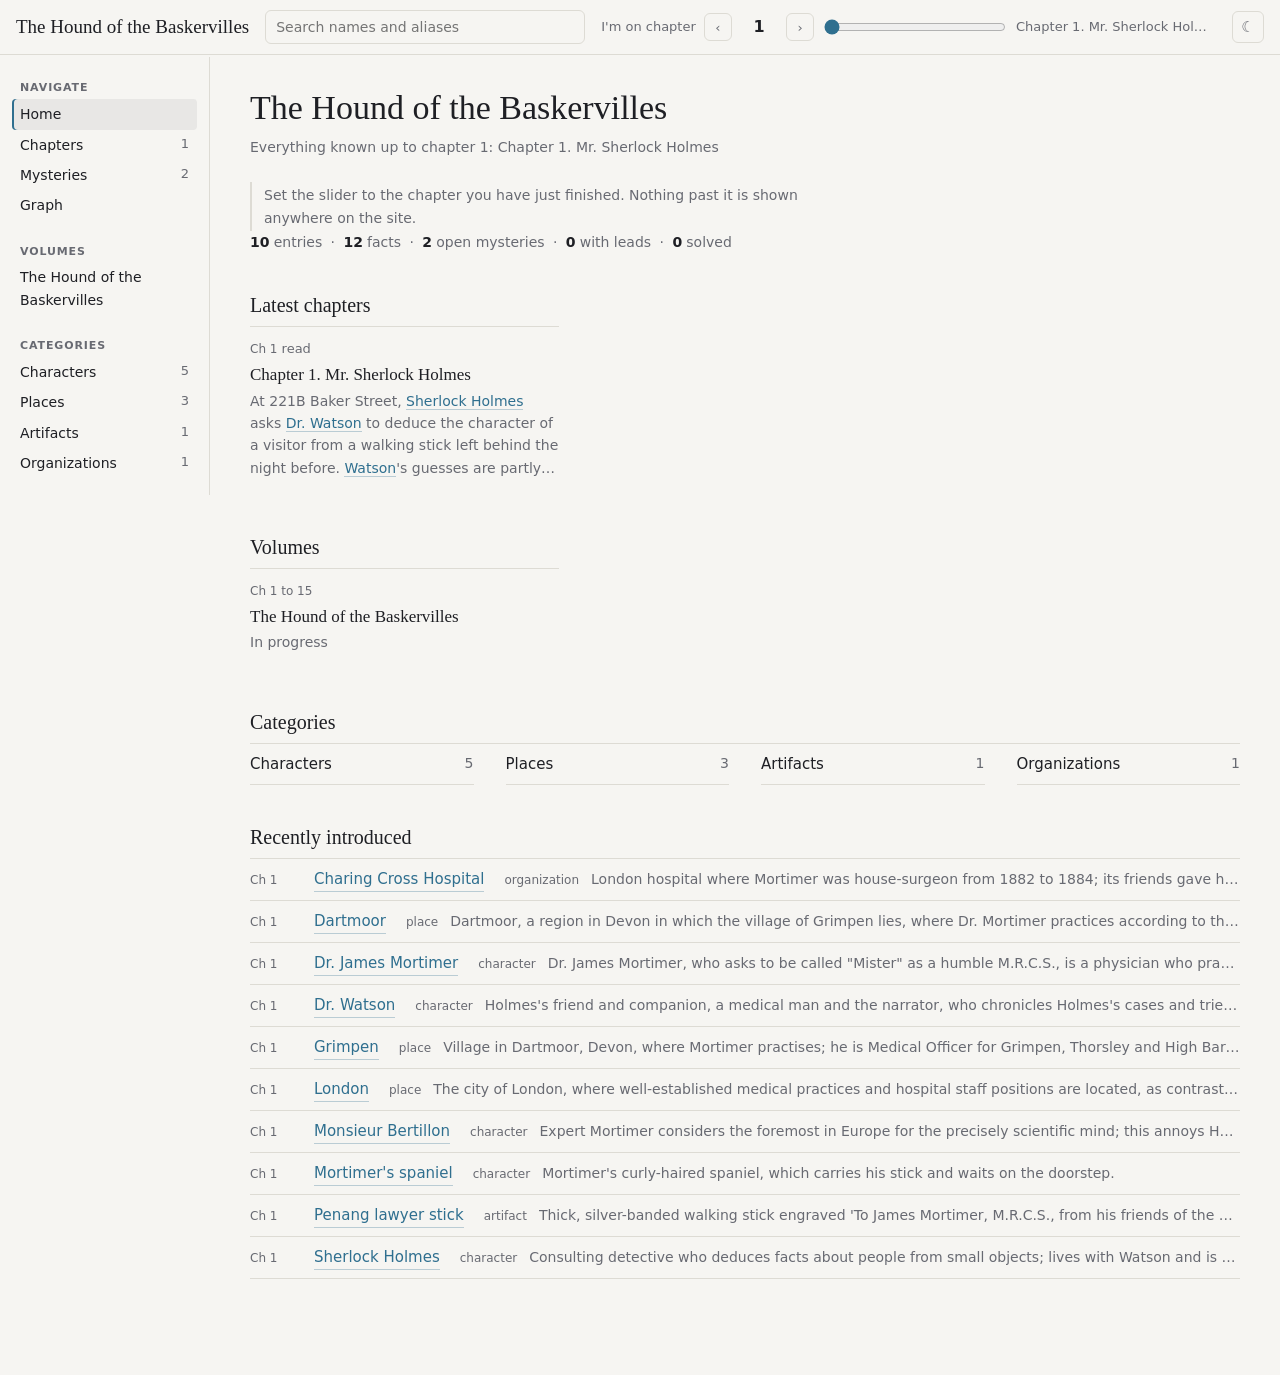
==== index.html @ ed858ac5 "Publish the demo wiki of The Hound of the Baskervilles Built with annalist on master from the public" ====
<!doctype html>
<html lang="en" data-theme="light">
<head>
<meta charset="utf-8">
<meta name="viewport" content="width=device-width, initial-scale=1">
<title>Wiki</title>
<link rel="icon" href="data:image/svg+xml,%3Csvg xmlns=%22http://www.w3.org/2000/svg%22 viewBox=%220 0 16 16%22%3E%3Ctext y=%2213%22 font-size=%2214%22%3E%E2%9C%A6%3C/text%3E%3C/svg%3E">
<script>
(function () {
  var t = null;
  try { t = localStorage.getItem('wiki-theme'); } catch (e) {}
  if (t !== 'light' && t !== 'dark') t = matchMedia('(prefers-color-scheme: dark)').matches ? 'dark' : 'light';
  document.documentElement.dataset.theme = t;
})();
</script>
<link rel="stylesheet" href="app.css">
</head>
<body>
<header class="top">
  <button class="iconbtn menubtn" id="menu" aria-label="Menu">&#9776;</button>
  <a class="brand" id="brand" data-go="home">Wiki</a>
  <div class="searchwrap"><input id="q" type="search" placeholder="Search names and aliases" autocomplete="off" aria-label="Search"><div class="results" id="results" role="listbox"></div></div>
  <div class="spoiler">
    <label for="n">I'm on chapter</label>
    <button class="iconbtn step" data-step="-1" aria-label="Previous chapter">&#8249;</button>
    <b id="nlab"></b>
    <button class="iconbtn step" data-step="1" aria-label="Next chapter">&#8250;</button>
    <input type="range" id="n" min="1" max="1" value="1">
    <span class="ctitle" id="ctitle"></span>
  </div>
  <button class="iconbtn themebtn" id="theme" aria-label="Toggle light and dark theme"><span class="sun">&#9728;</span><span class="moon">&#9790;</span></button>
</header>
<div class="shell">
  <aside class="side" id="side"></aside>
  <main id="main"><p class="muted">Loading...</p></main>
</div>
<div class="hover" id="hover" role="tooltip"></div>
<script src="app.js"></script>
</body>
</html>
---- app.css ----
:root{--heading-font:Georgia,"Times New Roman",serif;--quote-font:Georgia,"Times New Roman",serif;--body-font:system-ui,-apple-system,"Segoe UI",Roboto,sans-serif;--radius:6px;--measure:68ch}
:root[data-theme="light"]{--bg:#f6f5f2;--fg:#1e1f24;--muted:#686a72;--line:#dddbd4;--card:#fbfaf8;--accent:#2f6f8f;--g1:#2a78d6;--g2:#eb6834;--g3:#1baf7a;--g4:#eda100;--g5:#e87ba4;--g6:#008300;--g7:#6250d6;--g8:#e34948;--edge:#8d8c86;--r-close:#8457c2;--r-allies:#3d8a5c;--r-conflict:#c8463d;--r-belong:#b08422;--r-things:#aaa397;--h1:#6366f1;--h2:#0891b2;--h3:#ca8a04;--h4:#be185d;--h5:#16a34a;--h6:#9333ea;--dim:.12;--s1:#55697d;--s2:#8b6b4f;--s3:#4e7d63;--s4:#80607a;--s5:#857a45;--s6:#4d7d88;color-scheme:light}
:root[data-theme="dark"]{--bg:#111215;--fg:#e2e2e6;--muted:#8f909a;--line:#26272e;--card:#16171b;--accent:#6ea8c9;--g1:#3987e5;--g2:#d95926;--g3:#199e70;--g4:#c98500;--g5:#d55181;--g6:#008300;--g7:#9085e9;--g8:#e66767;--edge:#6d6e78;--r-close:#b393ec;--r-allies:#6cc28f;--r-conflict:#ee7b70;--r-belong:#d9b25a;--r-things:#5f596d;--h1:#818cf8;--h2:#22d3ee;--h3:#facc15;--h4:#f472b6;--h5:#4ade80;--h6:#c084fc;--dim:.14;--s1:#8fa3b8;--s2:#c4a07f;--s3:#86b398;--s4:#b693ad;--s5:#bdb07a;--s6:#82b3be;color-scheme:dark}
:root{--link:var(--accent);--heading:var(--fg);--hover:color-mix(in srgb,var(--fg) 6%,transparent);--shadow:0 6px 24px #00000026}
*{box-sizing:border-box}
html,body{margin:0}
body{font:15px/1.6 var(--body-font);color:var(--fg);background:var(--bg);min-height:100vh}
a{color:var(--link);text-decoration:none;cursor:pointer}
a:hover{text-decoration:underline;text-underline-offset:3px}
button{font:inherit;color:inherit}
h1,h2,h3,h4{line-height:1.25;color:var(--heading);font-weight:600}
h1,h2,h3,.brand,.infobox h3,.hover h4,.gcard .gcn,.ccard h3{font-family:var(--heading-font);font-weight:normal}
h1{font-size:34px;margin:0}
h2{font-size:20px;margin:40px 0 8px}
h3{font-size:16px}
.muted{color:var(--muted)}
.ent{color:var(--link);cursor:pointer;border-bottom:1px solid color-mix(in srgb,var(--link) 30%,transparent)}
.ent:hover{border-bottom-color:var(--link);text-decoration:none}

.top{display:flex;flex-wrap:wrap;gap:10px 16px;align-items:center;padding:10px 16px;background:var(--bg);border-bottom:1px solid var(--line);position:sticky;top:0;z-index:20}
.brand{font-size:19px;white-space:nowrap;color:var(--heading)}
.brand:hover{text-decoration:none}
.iconbtn{border:1px solid var(--line);background:transparent;border-radius:var(--radius);cursor:pointer;min-width:32px;height:32px;padding:0 8px;line-height:1;color:var(--muted)}
.iconbtn:hover{color:var(--fg);border-color:var(--muted)}
.menubtn{display:none}
.themebtn .sun{display:none}
:root[data-theme="dark"] .themebtn .sun{display:inline}
:root[data-theme="dark"] .themebtn .moon{display:none}
.searchwrap{position:relative;flex:1 1 200px;max-width:320px}
.searchwrap input{width:100%;font:inherit;font-size:14px;padding:5px 10px;border:1px solid var(--line);background:transparent;color:var(--fg);border-radius:var(--radius)}
.searchwrap input:focus{outline:none;border-color:var(--accent)}
.results{position:absolute;top:calc(100% + 4px);left:0;right:0;background:var(--card);border:1px solid var(--line);border-radius:var(--radius);box-shadow:var(--shadow);z-index:30;max-height:360px;overflow:auto;display:none}
.results.open{display:block}
.results div{padding:6px 12px;cursor:pointer;display:flex;justify-content:space-between;gap:8px}
.results div:hover,.results div.sel{background:var(--hover)}
.results small{color:var(--muted)}
.spoiler{display:flex;align-items:center;gap:8px;flex:1 1 360px;font-size:13px}
.spoiler label{white-space:nowrap;color:var(--muted)}
.spoiler input[type=range]{flex:1;min-width:80px;accent-color:var(--accent)}
.spoiler b{font-variant-numeric:tabular-nums;min-width:2.4em;text-align:center;font-size:16px;font-weight:600;color:var(--fg)}
.spoiler .step{min-width:28px;height:28px;padding:0}
.spoiler .ctitle{color:var(--muted);white-space:nowrap;overflow:hidden;text-overflow:ellipsis;max-width:200px}

.shell{display:flex;max-width:1320px;margin:0 auto}
.side{width:210px;flex:none;padding:16px 12px;font-size:14px;border-right:1px solid var(--line);align-self:flex-start;position:sticky;top:57px;max-height:calc(100vh - 57px);overflow:auto}
.side h4{margin:24px 8px 4px;text-transform:uppercase;font-size:11px;letter-spacing:.08em;color:var(--muted);font-weight:600}
.side h4:first-child{margin-top:8px}
.side a{display:flex;justify-content:space-between;gap:8px;padding:4px 8px;border-radius:4px;color:var(--fg)}
.side a:hover{background:var(--hover);text-decoration:none}
.side a.on{background:var(--hover);box-shadow:inset 2px 0 var(--accent)}
.side a span{color:var(--muted);font-variant-numeric:tabular-nums;font-size:13px}
main{flex:1;min-width:0;padding:32px 40px 96px}

.subtitle{color:var(--muted);font-size:14px;margin:6px 0 24px}
.gback{margin-left:10px;white-space:nowrap}
.crumbs{font-size:13px;margin-bottom:8px;color:var(--muted)}
.crumbs a{color:var(--muted)}
.badge{display:inline;font-size:12px;color:var(--muted);margin-left:8px;white-space:nowrap}
.badge.belief{font-style:italic}
.badge.erased{text-decoration:line-through}
.badge.aside{font-style:italic;white-space:normal}
.chip{font-size:12px;color:var(--muted);font-variant-numeric:tabular-nums;white-space:nowrap}
.note{border-left:2px solid var(--line);padding:2px 0 2px 12px;color:var(--muted);font-size:14px;margin:16px 0;max-width:var(--measure)}

.stats{color:var(--muted);font-size:14px;margin:-16px 0 8px}
.stat{display:inline}
.stat b{font-weight:600;color:var(--fg);margin-right:.3em;font-variant-numeric:tabular-nums}
.stat+.stat::before{content:"\00b7";margin:0 .6em}
.cats{display:grid;grid-template-columns:repeat(auto-fill,minmax(200px,1fr));gap:0 32px;border-top:1px solid var(--line)}
.cat{display:flex;justify-content:space-between;padding:8px 0;border-bottom:1px solid var(--line);color:var(--fg)}
.cat:hover{text-decoration:none;color:var(--link)}
.cat span{color:var(--muted);font-variant-numeric:tabular-nums;font-size:14px}
.list{list-style:none;padding:0;margin:0;border-top:1px solid var(--line)}
.list li{padding:8px 0;border-bottom:1px solid var(--line);display:flex;gap:12px;align-items:baseline;min-width:0}
.list .ch{font-variant-numeric:tabular-nums;color:var(--muted);font-size:12px;min-width:52px;flex:none}
.list .sum{color:var(--muted);font-size:14px;overflow:hidden;text-overflow:ellipsis;white-space:nowrap;flex:1;min-width:0}
.list .quote{flex:1;min-width:0}
.list .quote blockquote{margin:0}

.cards{display:grid;grid-template-columns:repeat(auto-fill,minmax(260px,1fr));gap:0 32px}
.ccard{display:block;border-top:1px solid var(--line);padding:12px 0 16px;color:var(--fg);font-size:13px}
a.ccard:hover{text-decoration:none}
a.ccard:hover h3{color:var(--link)}
.ccard h3{margin:4px 0;font-size:17px}
.ccard h3 a{color:var(--fg)}
.ccard p{margin:0;font-size:14px;color:var(--muted);display:-webkit-box;-webkit-line-clamp:4;-webkit-box-orient:vertical;overflow:hidden}
.ccard.full p{display:block;-webkit-line-clamp:unset}

.entity{display:grid;grid-template-columns:minmax(0,var(--measure)) 300px;justify-content:space-between;gap:0 48px;grid-template-areas:"head ib" "lede ib" "tabs ib" "body ib"}
.entity .ehead{grid-area:head}
.entity .lede{grid-area:lede;font-size:16px;line-height:1.65}
.entity .lede p{margin:0 0 8px}
.entity .tabs{grid-area:tabs}
.entity .ebody{grid-area:body;min-width:0}
.entity .infobox{grid-area:ib;align-self:start;position:sticky;top:81px}
.asof{font-size:13px;color:var(--muted)}
.infobox{border:1px solid var(--line);border-top:2px solid var(--accent);background:var(--card);border-radius:var(--radius)}
.infobox h3{margin:0;padding:14px 16px 12px;text-align:center;font-size:18px;color:var(--heading);border-bottom:1px solid var(--line)}
.infobox table{width:100%;border-collapse:collapse;font-size:13px;line-height:1.5}
.infobox th{text-align:left;padding:8px 8px 8px 16px;width:38%;vertical-align:top;color:var(--muted);font-weight:normal}
.infobox td{padding:8px 16px 8px 8px;vertical-align:top;overflow-wrap:anywhere}
.infobox tr+tr{border-top:1px solid var(--line)}
.prev{font-size:12px;color:var(--muted)}
.tabs{display:flex;gap:24px;margin:32px 0 0;flex-wrap:wrap;border-bottom:1px solid var(--line)}
.tabs a{font-size:14px;padding:8px 0;margin-bottom:-1px;color:var(--muted);border-bottom:2px solid transparent}
.tabs a:hover{text-decoration:none;color:var(--fg)}
.tabs a.on{color:var(--fg);border-bottom-color:var(--accent)}
.pills{display:flex;gap:4px 20px;margin:16px 0;flex-wrap:wrap;font-size:14px}
.pills a{color:var(--muted)}
.pills a:hover{color:var(--fg);text-decoration:none}
.pills a.on{color:var(--fg);text-decoration:underline;text-decoration-color:var(--accent);text-decoration-thickness:2px;text-underline-offset:6px}

.chgroup{border-bottom:1px solid var(--line);padding:16px 0 12px;margin:0}
.chgroup h4{margin:0 0 6px;display:flex;gap:10px;align-items:baseline;font-size:13px;color:var(--muted);font-weight:normal}
.chgroup h4 a{color:var(--muted)}
.chgroup h4 a:hover{color:var(--link)}
.fact{padding:3px 0}
.disc{display:inline-flex;align-items:center;gap:6px;border:0;background:none;margin:0 0 0 2px;padding:1px 6px;border-radius:4px;font-size:13px;line-height:1.5;color:var(--link);cursor:pointer;white-space:nowrap;vertical-align:baseline}
.disc::before{content:"";flex:none;width:5px;height:5px;border-right:1.5px solid currentColor;border-bottom:1.5px solid currentColor;transform:translateY(-1px) rotate(-45deg);transition:transform .15s}
.disc[aria-expanded="true"]::before{transform:translateY(-2px) rotate(45deg)}
.disc:hover{background:var(--hover)}
.disc:focus-visible{outline:2px solid var(--accent);outline-offset:1px}
.disc[aria-expanded="true"] .ifshut,.disc[aria-expanded="false"] .ifopen{display:none}
.discbody{margin:2px 0 8px}
.discbody[hidden]{display:none}
h2 .disc{font:inherit;color:inherit;margin:0 0 0 -6px;padding:2px 6px;gap:10px}
h2 .disc::before{width:7px;height:7px;border-width:2px;color:var(--muted)}
@media (prefers-reduced-motion:reduce){.disc::before{transition:none}}
blockquote{margin:8px 0 8px 16px;padding:0 0 0 12px;border-left:2px solid var(--line);color:color-mix(in srgb,var(--fg) 80%,var(--muted));font-style:italic;font-family:var(--quote-font);font-size:15px}
.qmeta{margin-left:16px;font-size:13px;color:var(--muted)}
.rel .rt{color:var(--muted);font-style:italic}
.section{margin-top:8px}
.section h3{font-size:16px;margin:24px 0 8px}
.obs{padding:4px 0}
.prose p{margin:0 0 12px;max-width:var(--measure)}

.myst{border-bottom:1px solid var(--line);padding:18px 0 20px;margin:0;max-width:var(--measure)}
.mstate{font-size:13px;color:var(--muted);margin-bottom:8px}
.mlbl{font-size:12px;letter-spacing:.03em;color:var(--muted);margin-bottom:2px}
.mlbl .chip{font-size:inherit}
.mq .qq{font-family:var(--quote-font);font-size:18px;line-height:1.35;color:var(--heading)}
.mq blockquote{margin:6px 0 0;font-size:14px}
.mq .qmeta{margin:6px 0 0}
.mans{margin:16px 0 0 12px;padding:8px 14px 10px;border-left:2px solid var(--accent);background:color-mix(in srgb,var(--accent) 6%,transparent);border-radius:0 var(--radius) var(--radius) 0}
.mans .mlbl{color:var(--accent);font-weight:600}
.mans .mlbl .chip{color:inherit}
.mans blockquote{margin:6px 0 0;font-size:14px}
.mans .discbody .prose p{margin:4px 0 0}
.myst.dropped .mans{border-left-color:var(--muted);background:color-mix(in srgb,var(--muted) 6%,transparent)}
.myst.dropped .mans .mlbl{color:var(--muted)}
.mlead{margin:12px 0 0 12px;padding-left:14px;border-left:1px solid var(--line);font-size:14px}
.mlead blockquote{margin:4px 0 0}
.more{display:block;margin:24px 0;padding:6px 14px;border:1px solid var(--line);background:transparent;border-radius:var(--radius);cursor:pointer;color:var(--muted)}
.more:hover{color:var(--fg);border-color:var(--muted)}

.hover{position:absolute;z-index:40;width:320px;background:var(--card);border:1px solid var(--line);border-radius:var(--radius);box-shadow:var(--shadow);padding:12px 14px;display:none;font-size:13px;pointer-events:none}
.hover.show{display:block}
.hover h4{margin:0 0 2px;font-size:16px}
.hover p{margin:6px 0 0}

@media (max-width:860px){
  .top{padding:8px 16px;gap:8px}
  .menubtn{display:inline-block;order:0}
  .brand{order:1;flex:1;font-size:17px;overflow:hidden;text-overflow:ellipsis}
  .themebtn{order:2}
  .searchwrap{order:3;flex-basis:100%;max-width:none}
  .spoiler{order:4;flex-basis:100%}
  .spoiler .ctitle{display:none}
  .side{display:none;position:fixed;top:0;left:0;bottom:0;max-height:none;z-index:50;background:var(--bg);width:260px;box-shadow:var(--shadow)}
  body.menu-open .side{display:block}
  main{padding:16px 16px 80px}
  h1{font-size:28px}
  .entity{grid-template-columns:minmax(0,1fr);grid-template-areas:"head" "ib" "lede" "tabs" "body"}
  .entity .infobox{position:static;margin:12px 0 16px}
  .hover{display:none!important}
  .list .sum{white-space:normal;display:-webkit-box;-webkit-line-clamp:2;-webkit-box-orient:vertical}
  .list li{flex-wrap:wrap}
  .gchips{flex-wrap:nowrap;overflow-x:auto;scrollbar-width:none;margin:6px -16px;padding:0 16px}
  .gchips a{flex:none}
  .gctl{margin:4px 0}
  svg.graph{height:62vh}
}

.gctl{display:flex;flex-wrap:wrap;gap:8px 16px;align-items:center;margin:8px 0}
.gctl .searchwrap{flex:1 1 220px}
.gopt{font-size:13px;color:var(--muted);display:flex;gap:6px;align-items:center;cursor:pointer}
.gopt input{accent-color:var(--accent)}
.gchips{margin:8px 0}
.gchips a{display:inline-flex;align-items:center;gap:6px;opacity:.45;color:var(--fg)}
.gchips a.on{opacity:1;text-decoration:none}
.gchips a:hover{opacity:1}
.dot{width:10px;height:10px;border-radius:50%;display:inline-block}
.graphwrap{position:relative;border:1px solid var(--line);border-radius:var(--radius);background:var(--card);overflow:hidden}
svg.graph{display:block;width:100%;height:clamp(360px,68vh,820px);touch-action:none;user-select:none;-webkit-user-select:none;cursor:grab;font-family:var(--body-font)}
svg.graph:active{cursor:grabbing}
.gzoom{position:absolute;right:10px;top:10px;display:flex;flex-direction:column;gap:6px}
.gzoom .iconbtn{width:34px;height:34px}
.glegend{font-size:12px;margin-top:8px}
.ficon{display:block;width:14px;height:14px;margin:auto;fill:none;stroke:currentColor;stroke-width:1.6;stroke-linecap:round;stroke-linejoin:round}
.gstage{display:flex;flex-direction:column}
.gpanel{display:contents}
.gfilters{order:0;min-width:0}
.gdraw{order:1;min-width:0}
.gpanel .glegend{order:2}
.gempty{padding:48px 24px;text-align:center}
@media (min-width:1180px){
  .gstage.drawn{display:grid;grid-template-columns:minmax(0,1fr) 270px;gap:16px;align-items:start}
  .gstage.drawn .gdraw{grid-column:1;grid-row:1}
  .gstage.drawn .gpanel{grid-column:2;grid-row:1;display:flex;flex-direction:column;max-height:clamp(360px,68vh,820px);overflow-y:auto;overscroll-behavior:contain;padding-right:4px}
  .gstage.drawn .gpanel .glegend{margin-top:auto;padding-top:12px}
  .gstage.drawn .gq-lab{flex-basis:100%}
  .gstage.drawn .gq-sep{display:none}
}
body.gfull{height:100vh;height:100dvh;overflow:hidden;display:flex;flex-direction:column}
body.gfull .side{display:none}
body.gfull .shell{flex:1;min-height:0;width:100%;max-width:none;margin:0}
body.gfull main{display:flex;min-height:0;padding:0}
body.gfull main>:not(.gstage){display:none}
body.gfull .gstage{flex:1;min-width:0;height:100%;display:grid;grid-template-columns:minmax(0,1fr) 300px;gap:0;align-items:stretch}
body.gfull .gcard{max-height:calc(100% - 20px);overflow-y:auto}
body.gfull .gstage .gdraw{grid-column:1;grid-row:1;height:100%;min-height:0}
body.gfull .graphwrap{height:100%;border:0;border-radius:0;display:flex;flex-direction:column}
body.gfull .graphwrap svg.graph{flex:1;height:auto;min-height:0}
body.gfull .gstage .gpanel{grid-column:2;grid-row:1;display:flex;flex-direction:column;max-height:none;min-height:0;overflow-y:auto;padding:12px 14px;border-left:1px solid var(--line);background:var(--bg)}
body.gfull .gpanel .gq-lab{flex-basis:100%}
body.gfull .gpanel .gq-sep{display:none}
@media (max-width:860px){
  body.gfull .gstage{grid-template-columns:minmax(0,1fr);grid-template-rows:auto minmax(0,1fr)}
  body.gfull .gstage .gpanel{display:contents}
  body.gfull .gfilters{grid-row:1;max-height:34vh;overflow-y:auto;padding:4px 16px;border-bottom:1px solid var(--line)}
  body.gfull .gstage .gdraw{grid-row:2}
  body.gfull .gpanel .glegend{display:none}
}
svg.graph .edge path{fill:none;stroke:var(--edge);stroke-width:2;stroke-linecap:round}
svg.graph .edge.aside path{stroke-dasharray:2 3}
svg.graph .edge.belief path{stroke-dasharray:5 4}
svg.graph text{font-size:11px;fill:var(--fg);paint-order:stroke;stroke:var(--card);stroke-width:3px;stroke-linejoin:round;pointer-events:none}
svg.graph:not(.ego) text{text-anchor:middle}
svg.graph .gnode{cursor:pointer}
svg.graph .gnode circle{stroke:var(--card);stroke-width:2}
svg.graph .gnode:hover circle{stroke:var(--fg)}
svg.graph .gnode.focus circle{stroke:var(--fg);stroke-width:3}
svg.graph .gnode.focus text{font-weight:700}
#graph{--k:1}
#graph path.edge{fill:none;stroke-linecap:round;opacity:.75;vector-effect:non-scaling-stroke;transition:opacity .2s}
#graph path.edge.aside{stroke-dasharray:2 4}
#graph path.edge.belief{stroke-dasharray:5 4}
#graph path.edge.erased{stroke-dasharray:8 5;opacity:.55}
#graph .gnode,#graph .gbubble{cursor:pointer;outline:none;transition:opacity .2s}
#graph .gnode circle{vector-effect:non-scaling-stroke}
#graph .gnode:hover circle,#graph .gnode:focus-visible circle,#graph .gbubble:hover circle,#graph .gbubble:focus-visible circle{stroke:var(--fg);stroke-width:3}
#graph .gbubble circle{fill:var(--hover);stroke:var(--muted);stroke-width:1.4;stroke-dasharray:3 3;vector-effect:non-scaling-stroke}
#graph .ini{font-weight:650;fill:var(--muted);stroke:none;dominant-baseline:central;letter-spacing:-.02em}
#graph .gbubble .ini{fill:var(--fg)}
#graph .lbl{font-size:calc(12px / var(--k));stroke:var(--card);stroke-width:calc(3.5px / var(--k));dominant-baseline:hanging;transition:opacity .2s}
#graph .lbl.big{font-weight:700;font-size:calc(13.5px / var(--k))}
#graph .gnode.dead,#graph .lbl.dead{opacity:.5}
#graph .lbl .dagger{fill:var(--muted)}
#graph .gnode.ghost circle:not(.hit):not(.ring){fill:var(--card);stroke:var(--muted);stroke-dasharray:3 2}
#graph .lbl.ghost{fill:var(--muted);font-style:italic}
#graph path.edge.same{stroke-dasharray:6 4;opacity:.9}
#graph .lbl.hide{opacity:0}
#graph.hl .gnode:not(.on),#graph.hl .gbubble:not(.on),#graph.hl path.edge:not(.on){opacity:var(--dim)}
#graph.hl .lbl:not(.on){opacity:0}
#graph.hl .lbl.on{opacity:1}
#graph.hl path.edge.on{opacity:1}
#graph .enter{animation:genter .35s ease-out}
@keyframes genter{from{opacity:0}}
#graph .leaving{pointer-events:none;animation:gleave .4s ease-in forwards}
@keyframes gleave{to{opacity:0}}
@media (prefers-reduced-motion:reduce){#graph .enter{animation:none}#graph .leaving{display:none}}
#graph.orbit .gnode circle.hit,#graph.orbit .gbubble circle.hit{r:min(calc(22px / var(--k)),var(--near));fill:transparent;stroke:none}
#graph.orbit .gnode circle:not(.hit){fill:color-mix(in srgb,var(--fg) 42%,var(--card));stroke:var(--card);stroke-width:1.5}
#graph.orbit .gnode.focus circle:not(.hit){fill:var(--fg);stroke:var(--card);stroke-width:2}
#graph.orbit .gnode:hover circle:not(.hit),#graph.orbit .gnode:focus-visible circle:not(.hit),#graph.orbit .gbubble:hover circle:not(.hit),#graph.orbit .gbubble:focus-visible circle:not(.hit){stroke:var(--accent);stroke-width:2}
#graph.orbit path.edge{stroke-width:1.25px;opacity:.35;transition:opacity .12s}
#graph.orbit .gnode,#graph.orbit .gbubble,#graph.orbit .lbl,#graph.orbit .band{transition:opacity .12s}
#graph.orbit .lbl{font-size:calc(12.5px / var(--k));font-weight:500;dominant-baseline:central;stroke:var(--card);stroke-width:calc(3px / var(--k))}
#graph.orbit .lbl.big{font-size:calc(13.5px / var(--k));font-weight:600}
#graph.orbit .band path{fill:none;stroke:var(--h);stroke-opacity:.1;stroke-linecap:round}
#graph .band text{font-size:calc(10.5px / var(--k));font-weight:600;letter-spacing:.06em;text-transform:uppercase;fill:var(--h);fill-opacity:.75;stroke-width:calc(3px / var(--k))}
#graph.whole .lbl.hide{display:none}
.gpanel .gcard{position:static;width:auto;margin:12px 0;box-shadow:none}
#graph.whole .gnode circle:not(.hit):not(.ring){r:calc(var(--r) * 1px / var(--k))}
#graph.whole .gnode circle.ring{r:calc((var(--r) + 4) * 1px / var(--k))}
#graph.whole path.edge{stroke-width:1px;opacity:.28}
#graph.whole .gnode:not(.focus) circle:not(.hit):not(.ring){stroke-width:1}
#graph.orbit.hl .band{opacity:var(--dim)}
#graph.orbit.hl .lbl:not(.on){opacity:.15}
#graph.orbit.hl path.edge.on{opacity:.9}
#graph.orbit path.edge.new{stroke-width:2.6px}
#graph.orbit:not(.hl) path.edge.new{opacity:.75}
#graph path.edge.new{opacity:.95}
#graph.graph .gnode circle.ring{fill:none;stroke:var(--accent);stroke-width:2;vector-effect:non-scaling-stroke}
.newtag{font-size:10.5px;font-weight:600;letter-spacing:.04em;text-transform:uppercase;color:var(--accent);border:1px solid color-mix(in srgb,var(--accent) 45%,transparent);border-radius:3px;padding:0 4px;margin-left:6px;vertical-align:1px;white-space:nowrap}
.gnew{margin:4px 0 0;font-size:13px;color:var(--muted)}
.gnew .newtag{margin:0 4px 0 0}
span.dead{opacity:.55;white-space:nowrap}
.dagger{color:var(--muted)}
.gtabs{display:flex;gap:8px;flex-wrap:wrap;margin:6px 0 4px}
.gtabs .gwhole{margin-left:auto}
.swatch{width:14px;height:3px;border-radius:0;display:inline-block}
.gcard{position:absolute;left:10px;bottom:10px;width:min(320px,calc(100% - 20px));background:var(--card);border:1px solid var(--line);border-radius:var(--radius);box-shadow:var(--shadow);padding:10px 12px;font-size:13px}
.gcard .gct{color:var(--muted);font-size:12px}
.gcard .gcn{font-size:15px;font-family:var(--heading-font)}
.gcard p{margin:4px 0 0;color:var(--muted)}
.gcard p.gaka{font-style:italic}
.gcard ul{margin:6px 0 0;padding-left:18px;color:var(--muted)}
.gcard .gca{display:flex;gap:14px;margin-top:8px;font-weight:600}
.gmorebtns{position:absolute;right:10px;bottom:10px;display:flex;gap:8px}
.gmorebtn{border:1px solid var(--line);background:var(--card);color:var(--fg);border-radius:var(--radius);padding:6px 14px;font:inherit;font-size:13px;cursor:pointer}
.gmorebtn:hover{border-color:var(--accent)}
@media (max-width:860px){
  .gcard{position:static;width:auto;border:0;border-top:1px solid var(--line);border-radius:0;box-shadow:none;backdrop-filter:none}
  .gmorebtns{left:10px;right:auto;top:10px;bottom:auto}
}
.egobox{border-top:1px solid var(--line);margin:24px 0 0;padding-top:4px}
.egobox h3{margin:16px 0 4px}
svg.graph.ego{height:auto;max-width:100%;touch-action:auto;cursor:default;margin:12px 0 4px;overflow:visible}
svg.ego .gnode{outline:none;transition:opacity .15s}
svg.ego .spoke{fill:none;stroke-width:1.6;stroke-linecap:round;opacity:.7}
svg.ego .spoke.aside{stroke-dasharray:2 3}
svg.ego .spoke.belief{stroke-dasharray:5 4}
svg.ego .hit{fill:none;stroke:transparent;stroke-width:12}
svg.ego .gnode circle{stroke:var(--bg);stroke-width:2}
svg.ego text.lbl{font-size:13px;fill:var(--fg);stroke:var(--bg);stroke-width:4px;pointer-events:auto}
svg.ego text.lbl.me{font-size:15px;font-family:var(--heading-font);pointer-events:none}
svg.ego .centre .halo{fill:none;stroke-width:1.5;opacity:.45}
svg.ego .centre circle:not(.halo){stroke:var(--bg);stroke-width:3}
svg.ego:has(.gnode:hover,.gnode:focus-visible) .gnode:not(:hover):not(:focus-visible){opacity:.3}
svg.ego .gnode:hover .spoke,svg.ego .gnode:focus-visible .spoke{opacity:1;stroke-width:2.4}
svg.ego .gnode:hover circle,svg.ego .gnode:focus-visible circle{stroke:var(--fg)}
svg.ego .gnode:focus-visible text.lbl{text-decoration:underline}
.egolegend{display:flex;flex-wrap:wrap;gap:4px 16px;align-items:center;font-size:13px;color:var(--muted);margin:0 0 8px}
.egolegend span{display:inline-flex;align-items:center;gap:6px}
.swatch.dash{background:none;height:0;border-top:2px dashed var(--muted)}
.swatch.dot{background:none;height:0;border-top:2px dotted var(--muted)}
.hover .hrels{margin:6px 0 0;padding-left:16px}
.conns{margin:4px 0 0;font-size:14px}
.conns h4{margin:12px 0 2px;font-size:13px;font-weight:600;color:var(--muted);display:flex;align-items:center;gap:8px}
.conns h4 small{font-weight:400;font-variant-numeric:tabular-nums}
.conns .swatch{width:14px;height:3px}
.clist{list-style:none;margin:0;padding:0}
.clist li{display:grid;grid-template-columns:minmax(0,1fr) auto 96px;gap:2px 14px;align-items:baseline;padding:3px 0;line-height:1.45}
.cwho{min-width:0}
.crole{color:var(--muted)}
.cwho .sus{color:var(--fg)}
.cwho small{font-size:11px;color:var(--muted);opacity:.8}
.csince{font-size:12px;color:var(--muted);font-variant-numeric:tabular-nums;white-space:nowrap}
.cbar{position:relative;height:10px;align-self:center}
.cbar::before{content:"";position:absolute;left:0;right:0;top:4.5px;height:1px;background:var(--line)}
.cbar b{position:absolute;right:0;top:4px;height:2px;border-radius:1px;background:var(--c)}
.cbar b.belief{height:0;background:none;border-top:2px dashed var(--c)}
.cbar i{position:absolute;top:0;width:2px;height:10px;margin-left:-1px;border-radius:1px;background:var(--c)}
.egobox .asof .disc{margin-left:8px}
@media (max-width:640px){
  .clist li{grid-template-columns:minmax(0,1fr) auto;padding:5px 0}
  .cbar{grid-column:1 / -1}
}
.gquiet{display:flex;flex-wrap:wrap;align-items:center;gap:6px 16px;margin:12px 0 4px;font-size:14px}
.gquiet a{display:inline-flex;align-items:center;gap:6px;color:var(--muted);cursor:pointer}
.gquiet a:hover{color:var(--fg);text-decoration:none}
.gquiet a.on{color:var(--fg)}
.gquiet a[data-ggt].on span{text-decoration:underline;text-decoration-color:var(--accent);text-decoration-thickness:2px;text-underline-offset:6px}
.gquiet a.part{opacity:.7}
.gquiet a[data-ggr]:not(.on) .swatch{opacity:.25}
.gquiet a[data-ggr]:not(.on){text-decoration:line-through;text-decoration-color:var(--line)}
.gquiet small{font-size:11px;color:var(--muted);opacity:.7;font-variant-numeric:tabular-nums}
.gquiet .swatch{width:16px;height:4px;border-radius:2px}
.gq-lab{font-size:11px;text-transform:uppercase;letter-spacing:.08em;color:var(--muted);opacity:.8}
.gq-sep{width:1px;height:14px;background:var(--line);margin:0 4px}
.gmoref{margin:0 0 10px;font-size:13px}
.gmoref summary{cursor:pointer;color:var(--muted);font-size:12px;width:max-content}
.gmoref .gchips{font-size:13px}
.pathpick{display:flex;flex-wrap:wrap;align-items:center;gap:8px;flex:1 1 440px}
.pathpick .searchwrap{flex:1 1 200px}
.pathswap{font-size:18px;line-height:1;color:var(--muted);padding:2px 4px}
.pathswap:hover{color:var(--fg);text-decoration:none}
.pathsum{margin:4px 0 8px;font-size:15px}
.routes{list-style:none;margin:8px 0 16px;padding:0;display:grid;gap:12px}
.route{border:1px solid var(--line);border-radius:var(--radius);padding:8px 14px;background:var(--card)}
.route.best{border-color:var(--accent)}
.routehead{font-size:12px;color:var(--muted);margin-bottom:2px}
.hops{list-style:none;margin:0;padding:0}
.hop{display:flex;gap:10px;align-items:baseline}
.hop>.swatch{flex:none;width:14px;height:3px;align-self:center}
.hop .fact{flex:1;margin:0;padding:4px 0}
.hop .qmeta{margin-top:8px}
#graph.lanes1{height:280px}
#graph.lanes2{height:360px}
#graph.lanes3{height:460px}
#graph.haspath path.edge.route{stroke-width:1.6px}
#graph.haspath path.edge.path{stroke-width:2.4px}
#graph.haspath path.edge.route.new{stroke-width:2.4px}
#graph.haspath path.edge.path.new{stroke-width:3.2px}
#graph.haspath:not(.hl) path.edge.route{opacity:.6}
#graph.haspath:not(.hl) path.edge.path{opacity:1}
#graph.haspath .gnode.path:not(.focus) circle:not(.hit):not(.ring){fill:color-mix(in srgb,var(--fg) 72%,var(--card))}

.spick{display:flex;flex-wrap:wrap;gap:6px;align-items:center;margin:0 0 14px}
.schip{display:inline-flex;align-items:center;border:1px solid var(--line);border-radius:999px;font-size:13px;line-height:1.5;background:var(--card)}
.schip::before{content:"";width:8px;height:8px;border-radius:50%;background:var(--c);margin-left:9px}
.schip a{padding:2px 2px 2px 6px;color:var(--fg)}
.schip button{border:0;background:none;cursor:pointer;color:var(--muted);padding:0 9px 0 5px;font-size:15px;line-height:1}
.schip button:hover{color:var(--fg)}
.schip.on{border-color:var(--accent);background:color-mix(in srgb,var(--accent) 12%,var(--card))}
.schip.on::before{background:var(--accent)}
.spick .searchwrap{flex:0 1 190px}
.linkbtn{border:0;background:none;color:var(--link);cursor:pointer;font-size:13px;padding:0}
.storywrap{position:relative;border:1px solid var(--line);border-radius:var(--radius);background:var(--card)}
.sscroll{overflow-x:auto;overflow-y:hidden;cursor:grab;overscroll-behavior-x:contain}
.sscroll:active{cursor:grabbing}
svg.story{display:block;font-family:var(--body-font);user-select:none;-webkit-user-select:none}
svg.story.hl{cursor:pointer}
svg.story .sline{transition:opacity .2s}
svg.story .sbase{fill:none;stroke:var(--c);stroke-width:1.2;opacity:.45}
svg.story .son{fill:none;stroke:var(--c);stroke-width:2.6;stroke-linecap:round}
svg.story .sstart{fill:var(--c)}
svg.story .sdeath path{stroke:var(--g8);stroke-width:2.2;stroke-linecap:round}
svg.story .slbl text{font-size:11px;fill:var(--muted);paint-order:stroke;stroke:var(--card);stroke-width:3px;stroke-linejoin:round}
svg.story .slbl.send text{fill:var(--fg)}
svg.story .slbl.sname text{font-style:italic}
svg.story .slbl:hover text{fill:var(--link);text-decoration:underline}
svg.story .sgroup{fill:var(--fg);fill-opacity:.05}
svg.story .sgroup.mine{fill:var(--accent);fill-opacity:.13}
svg.story .sarc line{stroke:var(--line);stroke-dasharray:3 4}
svg.story .sarc text{font-size:11px;fill:var(--muted)}
svg.story .svol line{stroke:var(--muted)}
svg.story .svol text{font-size:12px;font-weight:600;fill:var(--fg)}
svg.story .stick{font-size:10.5px;fill:var(--muted);text-anchor:middle}
svg.story a:hover .stick{fill:var(--link)}
svg.story.hasfocus .sline{opacity:.28}
svg.story.hasfocus .sline.near{opacity:.85}
svg.story .sline.focus{opacity:1}
svg.story .sline.focus .son,svg.story .sline.focus .sbase{stroke:var(--accent)}
svg.story .sline.focus .son{stroke-width:4}
svg.story .sline.focus .sbase{stroke-width:2;opacity:.7}
svg.story .sline.focus .sstart{fill:var(--accent)}
svg.story .sline.focus .slbl text{fill:var(--fg);font-weight:700}
svg.story.hl .sline:not(.on){opacity:.22}
svg.story.hl .sline.on{opacity:1}
svg.story .sline.on .son{stroke-width:3.6}
.szoom{position:absolute;right:10px;top:10px;display:flex;gap:6px}
.szoom .iconbtn{background:var(--card)}
.stip{position:absolute;z-index:5;pointer-events:none;background:var(--card);border:1px solid var(--line);border-radius:var(--radius);box-shadow:var(--shadow);padding:6px 10px;font-size:13px;line-height:1.4;max-width:240px;display:none}
.stip.show{display:block}
.fties{margin:0 0 18px;font-size:13px}
.fties h4{margin:0 0 4px;font-size:12px;color:var(--muted);font-weight:normal;text-transform:uppercase;letter-spacing:.06em}
.fties ul{list-style:none;margin:0;padding:0;columns:2 340px;column-gap:32px}
.fties li{break-inside:avoid;padding:2px 0;line-height:1.45}
.fties .swatch{margin-right:8px;vertical-align:middle}
.fties .rt{color:var(--muted);font-style:italic}
.fgrid,.lgrid{display:grid;grid-template-columns:repeat(auto-fill,minmax(280px,1fr));gap:20px 32px;align-items:start}
.lgrid{grid-template-columns:repeat(auto-fill,minmax(320px,1fr))}
.fcard,.lcard{border-top:3px solid var(--c,var(--line));padding:10px 0 4px;font-size:13px;min-width:0}
.fcard.on,.lcard.on{grid-column:1/-1;background:color-mix(in srgb,var(--accent) 6%,transparent);padding:10px 12px 8px;border-radius:0 0 var(--radius) var(--radius)}
.fcard h3,.lcard h3{margin:0 0 6px;font-size:17px}
.fcard h3 a,.lcard h3 a{color:var(--fg)}
.fcard h3 small,.lcard h3 small{font-family:var(--body-font);font-size:12px;color:var(--muted)}
.flist{list-style:none;margin:0;padding:0}
.fcard.on .flist{columns:3 260px;column-gap:32px}
.flist li{break-inside:avoid;padding:3px 0;line-height:1.4;border-bottom:1px solid var(--line)}
.frole{color:var(--muted);font-style:italic}
.flead .frole{color:var(--fg);font-style:normal;font-weight:600}
.falso{display:block;color:var(--muted);font-size:12px}
.falso a{color:var(--muted);text-decoration:underline;text-decoration-color:var(--line)}
.fopen{display:inline-block;margin-top:6px;font-size:12px}
.fcard .disc{margin-top:4px}
.lend{font-size:11px;color:var(--muted);text-transform:uppercase;letter-spacing:.06em;margin:2px 0}
.lrungs{list-style:none;margin:0;padding:0 0 0 12px;border-left:2px solid color-mix(in srgb,var(--c) 40%,var(--line))}
.lrung{display:grid;grid-template-columns:86px minmax(0,1fr);gap:10px;padding:7px 0;border-bottom:1px solid var(--line)}
.lrung:last-child{border-bottom:0}
.lrank{font-size:12px;color:var(--muted);font-variant-numeric:tabular-nums;padding-top:2px}
.lstep+.lstep{margin-top:8px;padding-top:8px;border-top:1px dashed var(--line)}
.lname{font-size:14px}
.laka{color:var(--muted);font-size:12px}
.lsum{margin:3px 0 0;color:var(--muted);display:-webkit-box;-webkit-line-clamp:3;-webkit-box-orient:vertical;overflow:hidden}
.lcard.on .lsum{display:block}
.lpow{margin-top:3px;font-size:12px;color:var(--muted)}
.lholders{list-style:none;margin:5px 0 0;padding:0}
.lholders li{padding:1px 0}
.lholders li::before{content:"";display:inline-block;width:6px;height:6px;border-radius:50%;background:var(--g1);margin-right:7px;vertical-align:middle}
.lprev{display:block;margin-left:13px;color:var(--muted);font-size:12px}
.lholders li.lpast{opacity:.6}
.lgap{padding:4px 0;color:var(--muted);font-size:12px;font-style:italic;border-bottom:1px solid var(--line)}
.lunknown{margin:6px 0 0;color:var(--muted)}
@media (max-width:640px){.fgrid,.lgrid{grid-template-columns:minmax(0,1fr)}.lrung{grid-template-columns:minmax(0,1fr);gap:2px}.fties ul{columns:1}}
.mlegend{display:flex;flex-wrap:wrap;gap:6px 16px;margin:10px 0 8px;font-size:13px;color:var(--muted)}
.mlegend .swatch{width:11px;height:11px;border-radius:2px;margin-right:6px;vertical-align:-1px}
.mlegend .mnewkey{background:none;box-shadow:inset 0 0 0 2px var(--accent)}
.mwrap{position:relative;border:1px solid var(--line);border-radius:var(--radius);background:var(--card)}
.mscroll{overflow-x:auto;overscroll-behavior-x:contain;padding:8px 12px 12px 0}
.matrix{display:grid;grid-template-columns:136px repeat(var(--n),minmax(13px,1fr));grid-template-rows:120px;min-width:calc(136px + var(--n) * 13px);font-size:11.5px;line-height:1.15}
.mrow,.mcol{white-space:nowrap;overflow:hidden;text-overflow:ellipsis;color:var(--muted)}
.mrow{grid-column:1;position:sticky;left:0;z-index:2;background:var(--card);text-align:right;padding:0 6px 0 12px;align-self:center}
.mcol{grid-row:1;writing-mode:vertical-rl;transform:rotate(180deg);padding:0 0 6px;justify-self:center}
.mrow a,.mcol a{color:var(--fg)}
.mrow.on a,.mcol.on a{color:var(--link);font-weight:600}
.mcol a{text-decoration:none}
.mrow.new a,.mcol.new a{color:var(--accent);font-weight:600}
.mdiag{aspect-ratio:1;margin:1px;border-radius:2px;background:var(--line);opacity:.5}
.mcell{display:block;margin:1px;border-radius:2px;position:relative}
.mcell.new{box-shadow:0 0 0 2px var(--accent);z-index:1}
.mcell:hover{box-shadow:0 0 0 2px var(--fg);z-index:1}
.mhl{display:none;pointer-events:none;background:color-mix(in srgb,var(--accent) 12%,transparent)}
.matrix.hl .mhl{display:block}
#mtip{max-width:320px}
#mtip .hrels{margin:4px 0;padding-left:16px}
#mtip .swatch{width:11px;height:11px;border-radius:2px;margin-right:6px;vertical-align:-1px}
.famlist{display:grid;gap:22px}
.famcard{border-top:3px solid var(--r-close);padding:10px 0 4px;min-width:0}
.famcard h3{margin:0 0 8px;font-size:17px}
.famcard h3 small{font-family:var(--body-font);font-size:12px;color:var(--muted)}
.fscroll{overflow-x:auto;overscroll-behavior-x:contain;max-width:100%}
svg.family{display:block;font-size:12.5px}
svg.family rect{fill:var(--card);stroke:var(--line);stroke-width:1.2}
svg.family .fnode:hover rect,svg.family .fnode:focus rect{stroke:var(--accent)}
svg.family .fnode text{fill:var(--link);text-anchor:middle}
svg.family .fnode.dead{opacity:.5}
svg.family .fnode.new rect{stroke:var(--accent);stroke-width:2}
svg.family .dagger{fill:var(--muted)}
svg.family .ftie{fill:none;stroke:var(--r-close);stroke-width:1.6}
svg.family .ftie.spouse{stroke-width:3.5}
svg.family .ftie.sibling,svg.family .ftie.kin{stroke:var(--muted)}
svg.family .ftie.kin,svg.family .ftie.implied{stroke-dasharray:5 4}
svg.family .ftie.new{stroke:var(--accent)}
.places>.ptree{columns:2 340px;column-gap:40px;padding:0;border:0}
.places>.ptree>.pnode{break-inside:avoid;padding:6px 0 10px}
.ptree{list-style:none;margin:2px 0 0;padding:0 0 0 16px;border-left:1px solid var(--line)}
.pnode{padding:3px 0}
.phead{font-weight:600}
.phead small{font-weight:400;font-size:12px;color:var(--muted);margin-left:4px}
.pres{list-style:none;margin:2px 0 4px;padding:0 0 0 10px;font-size:13px;line-height:1.45}
.prole{color:var(--muted)}
.pnode .disc{margin:2px 0 0 10px;font-size:13px}
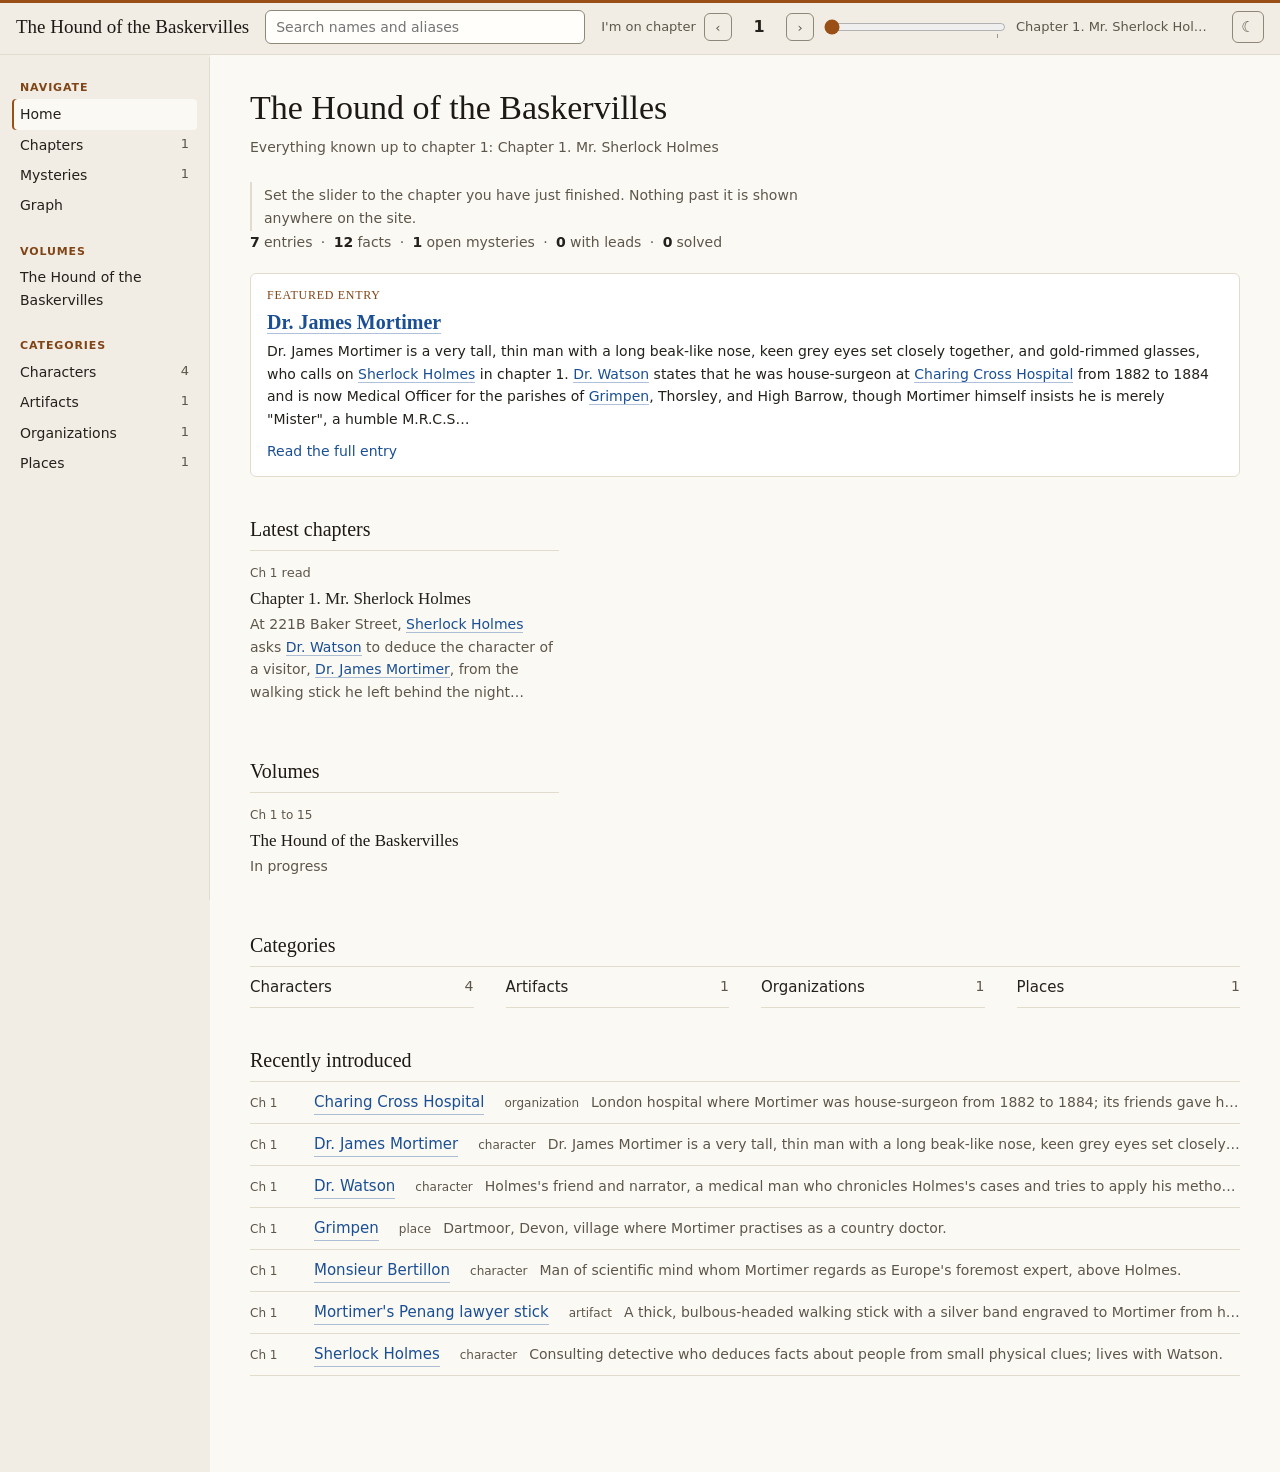
==== commit a8537b0d: "Publish the rebuilt demo wiki of The Hound of the Baskervilles Built on the current code: one colour" ====
--- a/index.html
+++ b/index.html
@@ -13,7 +13,7 @@
   document.documentElement.dataset.theme = t;
 })();
 </script>
-<link rel="stylesheet" href="app.css">
+<link rel="stylesheet" href="app.css?v=26b6278c81">
 </head>
 <body>
 <header class="top">
@@ -27,6 +27,7 @@
     <button class="iconbtn step" data-step="1" aria-label="Next chapter">&#8250;</button>
     <input type="range" id="n" min="1" max="1" value="1">
     <span class="ctitle" id="ctitle"></span>
+    <button class="volbadge" id="vol" data-volend hidden></button>
   </div>
   <button class="iconbtn themebtn" id="theme" aria-label="Toggle light and dark theme"><span class="sun">&#9728;</span><span class="moon">&#9790;</span></button>
 </header>
@@ -35,6 +36,8 @@
   <main id="main"><p class="muted">Loading...</p></main>
 </div>
 <div class="hover" id="hover" role="tooltip"></div>
-<script src="app.js"></script>
+<button class="reportbtn" id="report" data-report hidden>Report a problem</button>
+<div class="reportbox" id="reportbox" role="dialog" aria-label="Report a problem" hidden></div>
+<script src="app.js?v=a83edeefe6" data-wiki="data/wiki.json?v=d38371a7d0"></script>
 </body>
 </html>
--- a/app.css
+++ b/app.css
@@ -1,55 +1,62 @@
 :root{--heading-font:Georgia,"Times New Roman",serif;--quote-font:Georgia,"Times New Roman",serif;--body-font:system-ui,-apple-system,"Segoe UI",Roboto,sans-serif;--radius:6px;--measure:68ch}
-:root[data-theme="light"]{--bg:#f6f5f2;--fg:#1e1f24;--muted:#686a72;--line:#dddbd4;--card:#fbfaf8;--accent:#2f6f8f;--g1:#2a78d6;--g2:#eb6834;--g3:#1baf7a;--g4:#eda100;--g5:#e87ba4;--g6:#008300;--g7:#6250d6;--g8:#e34948;--edge:#8d8c86;--r-close:#8457c2;--r-allies:#3d8a5c;--r-conflict:#c8463d;--r-belong:#b08422;--r-things:#aaa397;--h1:#6366f1;--h2:#0891b2;--h3:#ca8a04;--h4:#be185d;--h5:#16a34a;--h6:#9333ea;--dim:.12;--s1:#55697d;--s2:#8b6b4f;--s3:#4e7d63;--s4:#80607a;--s5:#857a45;--s6:#4d7d88;color-scheme:light}
-:root[data-theme="dark"]{--bg:#111215;--fg:#e2e2e6;--muted:#8f909a;--line:#26272e;--card:#16171b;--accent:#6ea8c9;--g1:#3987e5;--g2:#d95926;--g3:#199e70;--g4:#c98500;--g5:#d55181;--g6:#008300;--g7:#9085e9;--g8:#e66767;--edge:#6d6e78;--r-close:#b393ec;--r-allies:#6cc28f;--r-conflict:#ee7b70;--r-belong:#d9b25a;--r-things:#5f596d;--h1:#818cf8;--h2:#22d3ee;--h3:#facc15;--h4:#f472b6;--h5:#4ade80;--h6:#c084fc;--dim:.14;--s1:#8fa3b8;--s2:#c4a07f;--s3:#86b398;--s4:#b693ad;--s5:#bdb07a;--s6:#82b3be;color-scheme:dark}
-:root{--link:var(--accent);--heading:var(--fg);--hover:color-mix(in srgb,var(--fg) 6%,transparent);--shadow:0 6px 24px #00000026}
+:root[data-theme="light"]{--frame:#f1ede4;--top-bg:#f1ede4;--bg:#fbf9f4;--side-on:#fbf9f4;--card:#ffffff;--hover:#eeeae1;--field:#fffefb;--fg:#24211c;--muted:#5d564b;--heading:#1d1a16;--line:#e2dccf;--line-strong:#8f877a;--accent:#9a4f16;--accent-text:color-mix(in srgb,var(--accent) 78%,var(--fg));--link:#1b4f94;--link-line:color-mix(in srgb,var(--link) 35%,transparent);--top-rule:var(--accent);--side-label:var(--accent-text);--new-bg:color-mix(in srgb,var(--accent) 12%,transparent);--ib-head-bg:color-mix(in srgb,var(--accent) 13%,var(--card));--quote-rule:color-mix(in srgb,var(--accent) 45%,transparent);--shadow:0 6px 22px #3a2c121f;--edge-rest:.85;--g1:#2a78d6;--g2:#d4561f;--g3:#12845c;--g4:#b07400;--g5:#c8487f;--g6:#008300;--g7:#6250d6;--g8:#d63b3a;--edge:#8d8c86;--r-kin:#7b4cc0;--r-romance:#c2307a;--r-alliance:#2f8548;--r-teaching:#0e7c86;--r-service:#2b62c6;--r-hostility:#c1261c;--r-investigation:#c05600;--r-membership:#8f6900;--r-faith:#687600;--r-place:#8a5636;--r-ownership:#5c6b7a;--r-kind:#776d62;--r-other:#737373;--h1:#6366f1;--h2:#0891b2;--h3:#ca8a04;--h4:#be185d;--h5:#16a34a;--h6:#9333ea;--dim:.12;--s1:#55697d;--s2:#8b6b4f;--s3:#4e7d63;--s4:#80607a;--s5:#857a45;--s6:#4d7d88;color-scheme:light}
+:root[data-theme="dark"]{--link-line:color-mix(in srgb,var(--link) 30%,transparent);--edge-rest:.6;--bg:#111215;--fg:#e2e2e6;--muted:#8f909a;--line:#26272e;--card:#16171b;--line-strong:#63646c;--accent:#d09356;--link:#6ea8c9;--g1:#3987e5;--g2:#d95926;--g3:#199e70;--g4:#c98500;--g5:#d55181;--g6:#008300;--g7:#9085e9;--g8:#e66767;--edge:#6d6e78;--r-kin:#b393ec;--r-romance:#f07ab3;--r-alliance:#6cc28f;--r-teaching:#4cc3cc;--r-service:#7aa7f0;--r-hostility:#ee7b70;--r-investigation:#f0a050;--r-membership:#d9b25a;--r-faith:#b8c45a;--r-place:#c9967a;--r-ownership:#9fb0c0;--r-kind:#b5ab9c;--r-other:#a3a3a3;--h1:#818cf8;--h2:#22d3ee;--h3:#facc15;--h4:#f472b6;--h5:#4ade80;--h6:#c084fc;--dim:.14;--s1:#8fa3b8;--s2:#c4a07f;--s3:#86b398;--s4:#b693ad;--s5:#bdb07a;--s6:#82b3be;color-scheme:dark}
+:root{--heading:var(--fg);--hover:color-mix(in srgb,var(--fg) 6%,transparent);--shadow:0 6px 24px #00000026;--frame:var(--bg);--top-bg:var(--bg);--top-rule:transparent;--side-on:var(--hover);--side-label:var(--muted);--field:transparent;--accent-text:var(--accent);--new-bg:transparent;--ib-head-bg:transparent;--quote-rule:var(--line)}
 *{box-sizing:border-box}
 html,body{margin:0}
-body{font:15px/1.6 var(--body-font);color:var(--fg);background:var(--bg);min-height:100vh}
+body{font:15px/1.6 var(--body-font);color:var(--fg);background:linear-gradient(90deg,var(--frame) 50%,var(--bg) 50%);min-height:100vh}
 a{color:var(--link);text-decoration:none;cursor:pointer}
 a:hover{text-decoration:underline;text-underline-offset:3px}
 button{font:inherit;color:inherit}
+:focus-visible{outline:2px solid var(--link);outline-offset:2px}
 h1,h2,h3,h4{line-height:1.25;color:var(--heading);font-weight:600}
 h1,h2,h3,.brand,.infobox h3,.hover h4,.gcard .gcn,.ccard h3{font-family:var(--heading-font);font-weight:normal}
 h1{font-size:34px;margin:0}
 h2{font-size:20px;margin:40px 0 8px}
 h3{font-size:16px}
 .muted{color:var(--muted)}
-.ent{color:var(--link);cursor:pointer;border-bottom:1px solid color-mix(in srgb,var(--link) 30%,transparent)}
+.ent{color:var(--link);cursor:pointer;border-bottom:1px solid var(--link-line)}
 .ent:hover{border-bottom-color:var(--link);text-decoration:none}
 
-.top{display:flex;flex-wrap:wrap;gap:10px 16px;align-items:center;padding:10px 16px;background:var(--bg);border-bottom:1px solid var(--line);position:sticky;top:0;z-index:20}
+.top{display:flex;flex-wrap:wrap;gap:10px 16px;align-items:center;padding:10px 16px;background:var(--top-bg);box-shadow:inset 0 3px var(--top-rule);border-bottom:1px solid var(--line);position:sticky;top:0;z-index:20}
 .brand{font-size:19px;white-space:nowrap;color:var(--heading)}
 .brand:hover{text-decoration:none}
-.iconbtn{border:1px solid var(--line);background:transparent;border-radius:var(--radius);cursor:pointer;min-width:32px;height:32px;padding:0 8px;line-height:1;color:var(--muted)}
+.iconbtn{border:1px solid var(--line-strong);background:transparent;border-radius:var(--radius);cursor:pointer;min-width:32px;height:32px;padding:0 8px;line-height:1;color:var(--muted)}
 .iconbtn:hover{color:var(--fg);border-color:var(--muted)}
 .menubtn{display:none}
 .themebtn .sun{display:none}
 :root[data-theme="dark"] .themebtn .sun{display:inline}
 :root[data-theme="dark"] .themebtn .moon{display:none}
 .searchwrap{position:relative;flex:1 1 200px;max-width:320px}
-.searchwrap input{width:100%;font:inherit;font-size:14px;padding:5px 10px;border:1px solid var(--line);background:transparent;color:var(--fg);border-radius:var(--radius)}
+.searchwrap input{width:100%;font:inherit;font-size:14px;padding:5px 10px;border:1px solid var(--line-strong);background:var(--field);color:var(--fg);border-radius:var(--radius)}
 .searchwrap input:focus{outline:none;border-color:var(--accent)}
-.results{position:absolute;top:calc(100% + 4px);left:0;right:0;background:var(--card);border:1px solid var(--line);border-radius:var(--radius);box-shadow:var(--shadow);z-index:30;max-height:360px;overflow:auto;display:none}
+.results{position:absolute;top:calc(100% + 4px);left:0;right:0;background:var(--card);border:1px solid var(--line);border-radius:var(--radius);box-shadow:var(--shadow);z-index:30;max-height:min(480px,70vh);overflow:auto;display:none}
 .results.open{display:block}
-.results div{padding:6px 12px;cursor:pointer;display:flex;justify-content:space-between;gap:8px}
-.results div:hover,.results div.sel{background:var(--hover)}
+.results [role=option],.results .muted{padding:6px 12px;display:flex;justify-content:space-between;gap:8px}
+.results [role=option]{cursor:pointer}
+.results [role=option]:hover,.results [role=option].sel{background:var(--hover)}
 .results small{color:var(--muted)}
+.results [role=option]>small{flex:none;white-space:nowrap}
+.results .rgroup+.rgroup{border-top:1px solid var(--line)}
+.results .rhead{display:flex;justify-content:space-between;padding:8px 12px 2px;font-size:11px;font-weight:600;letter-spacing:.08em;text-transform:uppercase;color:var(--muted)}
+.results .rhead span{font-weight:normal;letter-spacing:0;font-variant-numeric:tabular-nums}
 .spoiler{display:flex;align-items:center;gap:8px;flex:1 1 360px;font-size:13px}
 .spoiler label{white-space:nowrap;color:var(--muted)}
 .spoiler input[type=range]{flex:1;min-width:80px;accent-color:var(--accent)}
 .spoiler b{font-variant-numeric:tabular-nums;min-width:2.4em;text-align:center;font-size:16px;font-weight:600;color:var(--fg)}
 .spoiler .step{min-width:28px;height:28px;padding:0}
 .spoiler .ctitle{color:var(--muted);white-space:nowrap;overflow:hidden;text-overflow:ellipsis;max-width:200px}
+.searchwrap input:focus-visible{outline:2px solid var(--link);outline-offset:2px;border-color:var(--link)}
 
 .shell{display:flex;max-width:1320px;margin:0 auto}
-.side{width:210px;flex:none;padding:16px 12px;font-size:14px;border-right:1px solid var(--line);align-self:flex-start;position:sticky;top:57px;max-height:calc(100vh - 57px);overflow:auto}
-.side h4{margin:24px 8px 4px;text-transform:uppercase;font-size:11px;letter-spacing:.08em;color:var(--muted);font-weight:600}
+.side{width:210px;flex:none;padding:16px 12px;font-size:14px;border-right:1px solid var(--line);align-self:flex-start;position:sticky;top:57px;min-height:calc(100vh - 57px);max-height:calc(100vh - 57px);overflow:auto}
+.side h4{margin:24px 8px 4px;text-transform:uppercase;font-size:11px;letter-spacing:.08em;color:var(--side-label);font-weight:600}
 .side h4:first-child{margin-top:8px}
 .side a{display:flex;justify-content:space-between;gap:8px;padding:4px 8px;border-radius:4px;color:var(--fg)}
 .side a:hover{background:var(--hover);text-decoration:none}
-.side a.on{background:var(--hover);box-shadow:inset 2px 0 var(--accent)}
+.side a.on{background:var(--side-on);box-shadow:inset 2px 0 var(--accent)}
 .side a span{color:var(--muted);font-variant-numeric:tabular-nums;font-size:13px}
-main{flex:1;min-width:0;padding:32px 40px 96px}
+main{flex:1;min-width:0;padding:32px 40px 96px;background:var(--bg)}
 
 .subtitle{color:var(--muted);font-size:14px;margin:6px 0 24px}
 .gback{margin-left:10px;white-space:nowrap}
@@ -76,7 +83,36 @@
 .list .sum{color:var(--muted);font-size:14px;overflow:hidden;text-overflow:ellipsis;white-space:nowrap;flex:1;min-width:0}
 .list .quote{flex:1;min-width:0}
 .list .quote blockquote{margin:0}
-
+.ctools{display:flex;flex-wrap:wrap;align-items:center;gap:8px 28px;margin:0 0 12px}
+.ctools .pills{margin:0}
+.az{display:flex;flex-wrap:wrap;gap:2px;font-size:13px}
+.az a,.az span{min-width:22px;height:24px;display:inline-grid;place-items:center;border-radius:4px}
+.az a:hover{background:var(--hover);text-decoration:none}
+.az span{color:var(--line-strong)}
+.ctable{overflow-x:auto;border-top:1px solid var(--line)}
+.ctable table{width:100%;border-collapse:collapse;font-size:14px}
+.ctable th,.ctable td{padding:7px 10px;border-bottom:1px solid var(--line);text-align:left;vertical-align:baseline}
+.ctable :is(th,td):first-child{padding-left:0}
+.ctable :is(th,td):last-child{padding-right:0}
+.ctable thead th{font-size:12px;font-weight:600;letter-spacing:.02em;white-space:nowrap}
+.ctable thead a{color:var(--muted)}
+.ctable thead a:hover,.ctable thead [aria-sort] a{color:var(--fg);text-decoration:none}
+.ctable .sortmark{margin-left:4px}
+.ctable tbody th{font-weight:normal;min-width:160px}
+.ctable tbody tr:hover{background:var(--hover)}
+.ctable .num{text-align:right;font-variant-numeric:tabular-nums;white-space:nowrap}
+.ctable .al{display:block;font-size:12px;color:var(--muted)}
+tr[id^="az-"]{scroll-margin-top:72px}
+
+.portal{display:grid;grid-template-columns:repeat(auto-fit,minmax(300px,1fr));gap:16px;margin:20px 0 8px}
+.panel{background:var(--card);border:1px solid var(--line);border-radius:var(--radius);padding:14px 16px;font-size:14px}
+.panel h3{margin:0 0 8px;font-size:12px;letter-spacing:.06em;text-transform:uppercase;color:var(--side-label)}
+.panel h4{margin:0 0 6px;font:600 20px var(--heading-font)}
+.panel p{margin:0 0 10px}
+.plist{list-style:none;margin:0 0 10px;padding:0}
+.plist li{display:flex;gap:10px;justify-content:space-between;align-items:baseline;padding:6px 0;border-top:1px solid var(--line)}
+.plist li:first-child{border-top:0}
+.plist .chip{flex:none}
 .cards{display:grid;grid-template-columns:repeat(auto-fill,minmax(260px,1fr));gap:0 32px}
 .ccard{display:block;border-top:1px solid var(--line);padding:12px 0 16px;color:var(--fg);font-size:13px}
 a.ccard:hover{text-decoration:none}
@@ -94,8 +130,14 @@
 .entity .ebody{grid-area:body;min-width:0}
 .entity .infobox{grid-area:ib;align-self:start;position:sticky;top:81px}
 .asof{font-size:13px;color:var(--muted)}
+.toc{display:flex;flex-wrap:wrap;margin:-16px 0 24px;font-size:13px;line-height:1.7}
+.toc a{color:var(--muted)}
+.toc a:hover{color:var(--link)}
+.toc a:not(:last-child)::after{content:"\00b7";display:inline-block;margin:0 .55em;color:var(--muted)}
+[id^="sec-"]{scroll-margin-top:72px}
+[id^="sec-"]:focus{outline:none}
 .infobox{border:1px solid var(--line);border-top:2px solid var(--accent);background:var(--card);border-radius:var(--radius)}
-.infobox h3{margin:0;padding:14px 16px 12px;text-align:center;font-size:18px;color:var(--heading);border-bottom:1px solid var(--line)}
+.infobox h3{margin:0;padding:14px 16px 12px;text-align:center;font-size:18px;color:var(--heading);border-bottom:1px solid var(--line);background:var(--ib-head-bg);border-radius:calc(var(--radius) - 2px) calc(var(--radius) - 2px) 0 0}
 .infobox table{width:100%;border-collapse:collapse;font-size:13px;line-height:1.5}
 .infobox th{text-align:left;padding:8px 8px 8px 16px;width:38%;vertical-align:top;color:var(--muted);font-weight:normal}
 .infobox td{padding:8px 16px 8px 8px;vertical-align:top;overflow-wrap:anywhere}
@@ -119,14 +161,13 @@
 .disc::before{content:"";flex:none;width:5px;height:5px;border-right:1.5px solid currentColor;border-bottom:1.5px solid currentColor;transform:translateY(-1px) rotate(-45deg);transition:transform .15s}
 .disc[aria-expanded="true"]::before{transform:translateY(-2px) rotate(45deg)}
 .disc:hover{background:var(--hover)}
-.disc:focus-visible{outline:2px solid var(--accent);outline-offset:1px}
 .disc[aria-expanded="true"] .ifshut,.disc[aria-expanded="false"] .ifopen{display:none}
 .discbody{margin:2px 0 8px}
 .discbody[hidden]{display:none}
 h2 .disc{font:inherit;color:inherit;margin:0 0 0 -6px;padding:2px 6px;gap:10px}
 h2 .disc::before{width:7px;height:7px;border-width:2px;color:var(--muted)}
 @media (prefers-reduced-motion:reduce){.disc::before{transition:none}}
-blockquote{margin:8px 0 8px 16px;padding:0 0 0 12px;border-left:2px solid var(--line);color:color-mix(in srgb,var(--fg) 80%,var(--muted));font-style:italic;font-family:var(--quote-font);font-size:15px}
+blockquote{margin:8px 0 8px 16px;padding:0 0 0 12px;border-left:2px solid var(--quote-rule);color:color-mix(in srgb,var(--fg) 80%,var(--muted));font-style:italic;font-family:var(--quote-font);font-size:15px}
 .qmeta{margin-left:16px;font-size:13px;color:var(--muted)}
 .rel .rt{color:var(--muted);font-style:italic}
 .section{margin-top:8px}
@@ -142,7 +183,7 @@
 .mq blockquote{margin:6px 0 0;font-size:14px}
 .mq .qmeta{margin:6px 0 0}
 .mans{margin:16px 0 0 12px;padding:8px 14px 10px;border-left:2px solid var(--accent);background:color-mix(in srgb,var(--accent) 6%,transparent);border-radius:0 var(--radius) var(--radius) 0}
-.mans .mlbl{color:var(--accent);font-weight:600}
+.mans .mlbl{color:var(--accent-text);font-weight:600}
 .mans .mlbl .chip{color:inherit}
 .mans blockquote{margin:6px 0 0;font-size:14px}
 .mans .discbody .prose p{margin:4px 0 0}
@@ -150,9 +191,23 @@
 .myst.dropped .mans .mlbl{color:var(--muted)}
 .mlead{margin:12px 0 0 12px;padding-left:14px;border-left:1px solid var(--line);font-size:14px}
 .mlead blockquote{margin:4px 0 0}
-.more{display:block;margin:24px 0;padding:6px 14px;border:1px solid var(--line);background:transparent;border-radius:var(--radius);cursor:pointer;color:var(--muted)}
+.more{display:block;margin:24px 0;padding:6px 14px;border:1px solid var(--line-strong);background:transparent;border-radius:var(--radius);cursor:pointer;color:var(--muted)}
 .more:hover{color:var(--fg);border-color:var(--muted)}
 
+.volbadge{flex:none;font:inherit;font-size:12px;line-height:1.3;color:var(--muted);background:transparent;border:1px solid var(--line);border-radius:999px;padding:2px 9px;cursor:pointer;white-space:nowrap;max-width:240px;overflow:hidden;text-overflow:ellipsis}
+.volbadge:hover{border-color:var(--line-strong);color:var(--fg)}
+.volbadge.end{color:var(--accent-text);border-color:var(--accent);background:var(--new-bg);cursor:default;font-weight:600}
+.reportbtn{position:fixed;right:18px;bottom:18px;z-index:35;font:inherit;font-size:13px;color:var(--fg);background:var(--card);border:1px solid var(--line-strong);border-radius:999px;padding:7px 14px;box-shadow:var(--shadow);cursor:pointer}
+.reportbtn:hover{border-color:var(--accent)}
+.reportbox{position:fixed;right:18px;bottom:62px;z-index:36;width:min(380px,calc(100vw - 32px));background:var(--card);border:1px solid var(--line);border-radius:var(--radius);box-shadow:var(--shadow);padding:12px 14px}
+.reportbox h4{margin:0 0 2px}
+.reportbox textarea{display:block;width:100%;box-sizing:border-box;margin:10px 0;font:inherit;color:var(--fg);background:var(--field);border:1px solid var(--line-strong);border-radius:var(--radius);padding:8px;resize:vertical}
+.reportbox textarea:focus{outline:none;border-color:var(--accent)}
+.reportrow{display:flex;align-items:center;gap:8px}
+.reportrow .muted{flex:1;font-size:12px}
+.reportrow button{font:inherit;font-size:13px;color:var(--fg);background:transparent;border:1px solid var(--line-strong);border-radius:var(--radius);padding:4px 12px;cursor:pointer}
+.reportrow button.primary{background:var(--accent);border-color:var(--accent);color:var(--card)}
+[hidden]{display:none!important}
 .hover{position:absolute;z-index:40;width:320px;background:var(--card);border:1px solid var(--line);border-radius:var(--radius);box-shadow:var(--shadow);padding:12px 14px;display:none;font-size:13px;pointer-events:none}
 .hover.show{display:block}
 .hover h4{margin:0 0 2px;font-size:16px}
@@ -166,8 +221,10 @@
   .searchwrap{order:3;flex-basis:100%;max-width:none}
   .spoiler{order:4;flex-basis:100%}
   .spoiler .ctitle{display:none}
+  .volbadge{max-width:130px}
   .side{display:none;position:fixed;top:0;left:0;bottom:0;max-height:none;z-index:50;background:var(--bg);width:260px;box-shadow:var(--shadow)}
   body.menu-open .side{display:block}
+  body{background:var(--bg)}
   main{padding:16px 16px 80px}
   h1{font-size:28px}
   .entity{grid-template-columns:minmax(0,1fr);grid-template-areas:"head" "ib" "lede" "tabs" "body"}
@@ -175,6 +232,9 @@
   .hover{display:none!important}
   .list .sum{white-space:normal;display:-webkit-box;-webkit-line-clamp:2;-webkit-box-orient:vertical}
   .list li{flex-wrap:wrap}
+  .ctable tbody th,.ctable thead th:first-child{position:sticky;left:0;z-index:1;background:var(--bg)}
+  .ctable tbody th{min-width:140px;max-width:180px}
+  tr[id^="az-"],[id^="sec-"]{scroll-margin-top:150px}
   .gchips{flex-wrap:nowrap;overflow-x:auto;scrollbar-width:none;margin:6px -16px;padding:0 16px}
   .gchips a{flex:none}
   .gctl{margin:4px 0}
@@ -186,9 +246,10 @@
 .gopt{font-size:13px;color:var(--muted);display:flex;gap:6px;align-items:center;cursor:pointer}
 .gopt input{accent-color:var(--accent)}
 .gchips{margin:8px 0}
-.gchips a{display:inline-flex;align-items:center;gap:6px;opacity:.45;color:var(--fg)}
-.gchips a.on{opacity:1;text-decoration:none}
-.gchips a:hover{opacity:1}
+.gchips a{display:inline-flex;align-items:center;gap:6px;color:var(--muted)}
+.gchips a.on{color:var(--fg);text-decoration:none}
+.gchips a:hover{color:var(--fg)}
+.gchips a:not(.on) .dot{opacity:.35}
 .dot{width:10px;height:10px;border-radius:50%;display:inline-block}
 .graphwrap{position:relative;border:1px solid var(--line);border-radius:var(--radius);background:var(--card);overflow:hidden}
 svg.graph{display:block;width:100%;height:clamp(360px,68vh,820px);touch-action:none;user-select:none;-webkit-user-select:none;cursor:grab;font-family:var(--body-font)}
@@ -254,7 +315,8 @@
 #graph .gbubble .ini{fill:var(--fg)}
 #graph .lbl{font-size:calc(12px / var(--k));stroke:var(--card);stroke-width:calc(3.5px / var(--k));dominant-baseline:hanging;transition:opacity .2s}
 #graph .lbl.big{font-weight:700;font-size:calc(13.5px / var(--k))}
-#graph .gnode.dead,#graph .lbl.dead{opacity:.5}
+#graph .gnode.dead{opacity:.5}
+#graph .lbl.dead{fill:var(--muted)}
 #graph .lbl .dagger{fill:var(--muted)}
 #graph .gnode.ghost circle:not(.hit):not(.ring){fill:var(--card);stroke:var(--muted);stroke-dasharray:3 2}
 #graph .lbl.ghost{fill:var(--muted);font-style:italic}
@@ -273,7 +335,7 @@
 #graph.orbit .gnode circle:not(.hit){fill:color-mix(in srgb,var(--fg) 42%,var(--card));stroke:var(--card);stroke-width:1.5}
 #graph.orbit .gnode.focus circle:not(.hit){fill:var(--fg);stroke:var(--card);stroke-width:2}
 #graph.orbit .gnode:hover circle:not(.hit),#graph.orbit .gnode:focus-visible circle:not(.hit),#graph.orbit .gbubble:hover circle:not(.hit),#graph.orbit .gbubble:focus-visible circle:not(.hit){stroke:var(--accent);stroke-width:2}
-#graph.orbit path.edge{stroke-width:1.25px;opacity:.35;transition:opacity .12s}
+#graph.orbit path.edge{stroke-width:1.25px;opacity:var(--edge-rest);transition:opacity .12s}
 #graph.orbit .gnode,#graph.orbit .gbubble,#graph.orbit .lbl,#graph.orbit .band{transition:opacity .12s}
 #graph.orbit .lbl{font-size:calc(12.5px / var(--k));font-weight:500;dominant-baseline:central;stroke:var(--card);stroke-width:calc(3px / var(--k))}
 #graph.orbit .lbl.big{font-size:calc(13.5px / var(--k));font-weight:600}
@@ -283,7 +345,7 @@
 .gpanel .gcard{position:static;width:auto;margin:12px 0;box-shadow:none}
 #graph.whole .gnode circle:not(.hit):not(.ring){r:calc(var(--r) * 1px / var(--k))}
 #graph.whole .gnode circle.ring{r:calc((var(--r) + 4) * 1px / var(--k))}
-#graph.whole path.edge{stroke-width:1px;opacity:.28}
+#graph.whole path.edge{stroke-width:1px;opacity:calc(var(--edge-rest) * .8)}
 #graph.whole .gnode:not(.focus) circle:not(.hit):not(.ring){stroke-width:1}
 #graph.orbit.hl .band{opacity:var(--dim)}
 #graph.orbit.hl .lbl:not(.on){opacity:.15}
@@ -292,10 +354,11 @@
 #graph.orbit:not(.hl) path.edge.new{opacity:.75}
 #graph path.edge.new{opacity:.95}
 #graph.graph .gnode circle.ring{fill:none;stroke:var(--accent);stroke-width:2;vector-effect:non-scaling-stroke}
-.newtag{font-size:10.5px;font-weight:600;letter-spacing:.04em;text-transform:uppercase;color:var(--accent);border:1px solid color-mix(in srgb,var(--accent) 45%,transparent);border-radius:3px;padding:0 4px;margin-left:6px;vertical-align:1px;white-space:nowrap}
+.newtag{font-size:10.5px;font-weight:600;letter-spacing:.04em;text-transform:uppercase;color:var(--accent-text);background:var(--new-bg);border:1px solid color-mix(in srgb,var(--accent) 45%,transparent);border-radius:3px;padding:0 4px;margin-left:6px;vertical-align:1px;white-space:nowrap}
 .gnew{margin:4px 0 0;font-size:13px;color:var(--muted)}
 .gnew .newtag{margin:0 4px 0 0}
-span.dead{opacity:.55;white-space:nowrap}
+span.dead{white-space:nowrap}
+span.dead a{color:var(--muted);border-bottom-color:var(--line)}
 .dagger{color:var(--muted)}
 .gtabs{display:flex;gap:8px;flex-wrap:wrap;margin:6px 0 4px}
 .gtabs .gwhole{margin-left:auto}
@@ -308,7 +371,7 @@
 .gcard ul{margin:6px 0 0;padding-left:18px;color:var(--muted)}
 .gcard .gca{display:flex;gap:14px;margin-top:8px;font-weight:600}
 .gmorebtns{position:absolute;right:10px;bottom:10px;display:flex;gap:8px}
-.gmorebtn{border:1px solid var(--line);background:var(--card);color:var(--fg);border-radius:var(--radius);padding:6px 14px;font:inherit;font-size:13px;cursor:pointer}
+.gmorebtn{border:1px solid var(--line-strong);background:var(--card);color:var(--fg);border-radius:var(--radius);padding:6px 14px;font:inherit;font-size:13px;cursor:pointer}
 .gmorebtn:hover{border-color:var(--accent)}
 @media (max-width:860px){
   .gcard{position:static;width:auto;border:0;border-top:1px solid var(--line);border-radius:0;box-shadow:none;backdrop-filter:none}
@@ -345,7 +408,7 @@
 .cwho{min-width:0}
 .crole{color:var(--muted)}
 .cwho .sus{color:var(--fg)}
-.cwho small{font-size:11px;color:var(--muted);opacity:.8}
+.cwho small{font-size:11px;color:var(--muted)}
 .csince{font-size:12px;color:var(--muted);font-variant-numeric:tabular-nums;white-space:nowrap}
 .cbar{position:relative;height:10px;align-self:center}
 .cbar::before{content:"";position:absolute;left:0;right:0;top:4.5px;height:1px;background:var(--line)}
@@ -365,9 +428,9 @@
 .gquiet a.part{opacity:.7}
 .gquiet a[data-ggr]:not(.on) .swatch{opacity:.25}
 .gquiet a[data-ggr]:not(.on){text-decoration:line-through;text-decoration-color:var(--line)}
-.gquiet small{font-size:11px;color:var(--muted);opacity:.7;font-variant-numeric:tabular-nums}
+.gquiet small{font-size:11px;color:var(--muted);font-variant-numeric:tabular-nums}
 .gquiet .swatch{width:16px;height:4px;border-radius:2px}
-.gq-lab{font-size:11px;text-transform:uppercase;letter-spacing:.08em;color:var(--muted);opacity:.8}
+.gq-lab{font-size:11px;text-transform:uppercase;letter-spacing:.08em;color:var(--muted)}
 .gq-sep{width:1px;height:14px;background:var(--line);margin:0 4px}
 .gmoref{margin:0 0 10px;font-size:13px}
 .gmoref summary{cursor:pointer;color:var(--muted);font-size:12px;width:max-content}
@@ -481,8 +544,11 @@
 .lholders li{padding:1px 0}
 .lholders li::before{content:"";display:inline-block;width:6px;height:6px;border-radius:50%;background:var(--g1);margin-right:7px;vertical-align:middle}
 .lprev{display:block;margin-left:13px;color:var(--muted);font-size:12px}
-.lholders li.lpast{opacity:.6}
+.lholders li.lpast a{color:var(--muted);border-bottom-color:var(--line)}
+.lholders li.lpast::before{opacity:.5}
 .lgap{padding:4px 0;color:var(--muted);font-size:12px;font-style:italic;border-bottom:1px solid var(--line)}
+.lstages{list-style:none;margin:4px 0 0;padding:0;display:flex;flex-wrap:wrap;gap:4px}
+.lstages li{font-size:12px;padding:1px 7px;border:1px solid var(--line);border-radius:10px}
 .lunknown{margin:6px 0 0;color:var(--muted)}
 @media (max-width:640px){.fgrid,.lgrid{grid-template-columns:minmax(0,1fr)}.lrung{grid-template-columns:minmax(0,1fr);gap:2px}.fties ul{columns:1}}
 .mlegend{display:flex;flex-wrap:wrap;gap:6px 16px;margin:10px 0 8px;font-size:13px;color:var(--muted)}
@@ -497,7 +563,7 @@
 .mrow a,.mcol a{color:var(--fg)}
 .mrow.on a,.mcol.on a{color:var(--link);font-weight:600}
 .mcol a{text-decoration:none}
-.mrow.new a,.mcol.new a{color:var(--accent);font-weight:600}
+.mrow.new a,.mcol.new a{color:var(--accent-text);font-weight:600}
 .mdiag{aspect-ratio:1;margin:1px;border-radius:2px;background:var(--line);opacity:.5}
 .mcell{display:block;margin:1px;border-radius:2px;position:relative}
 .mcell.new{box-shadow:0 0 0 2px var(--accent);z-index:1}
@@ -508,7 +574,7 @@
 #mtip .hrels{margin:4px 0;padding-left:16px}
 #mtip .swatch{width:11px;height:11px;border-radius:2px;margin-right:6px;vertical-align:-1px}
 .famlist{display:grid;gap:22px}
-.famcard{border-top:3px solid var(--r-close);padding:10px 0 4px;min-width:0}
+.famcard{border-top:3px solid var(--r-kin);padding:10px 0 4px;min-width:0}
 .famcard h3{margin:0 0 8px;font-size:17px}
 .famcard h3 small{font-family:var(--body-font);font-size:12px;color:var(--muted)}
 .fscroll{overflow-x:auto;overscroll-behavior-x:contain;max-width:100%}
@@ -516,10 +582,10 @@
 svg.family rect{fill:var(--card);stroke:var(--line);stroke-width:1.2}
 svg.family .fnode:hover rect,svg.family .fnode:focus rect{stroke:var(--accent)}
 svg.family .fnode text{fill:var(--link);text-anchor:middle}
-svg.family .fnode.dead{opacity:.5}
+svg.family .fnode.dead text{fill:var(--muted)}
 svg.family .fnode.new rect{stroke:var(--accent);stroke-width:2}
 svg.family .dagger{fill:var(--muted)}
-svg.family .ftie{fill:none;stroke:var(--r-close);stroke-width:1.6}
+svg.family .ftie{fill:none;stroke:var(--r-kin);stroke-width:1.6}
 svg.family .ftie.spouse{stroke-width:3.5}
 svg.family .ftie.sibling,svg.family .ftie.kin{stroke:var(--muted)}
 svg.family .ftie.kin,svg.family .ftie.implied{stroke-dasharray:5 4}
@@ -533,3 +599,7 @@
 .pres{list-style:none;margin:2px 0 4px;padding:0 0 0 10px;font-size:13px;line-height:1.45}
 .prole{color:var(--muted)}
 .pnode .disc{margin:2px 0 0 10px;font-size:13px}
+.checks .checkrow{display:flex;gap:12px;justify-content:space-between;align-items:center}
+.checkbtns{display:flex;gap:6px;flex:none}
+.checkbtns button{font:inherit;font-size:12px;color:var(--fg);background:transparent;border:1px solid var(--line-strong);border-radius:var(--radius);padding:3px 10px;cursor:pointer}
+.checkbtns button:hover{border-color:var(--accent)}
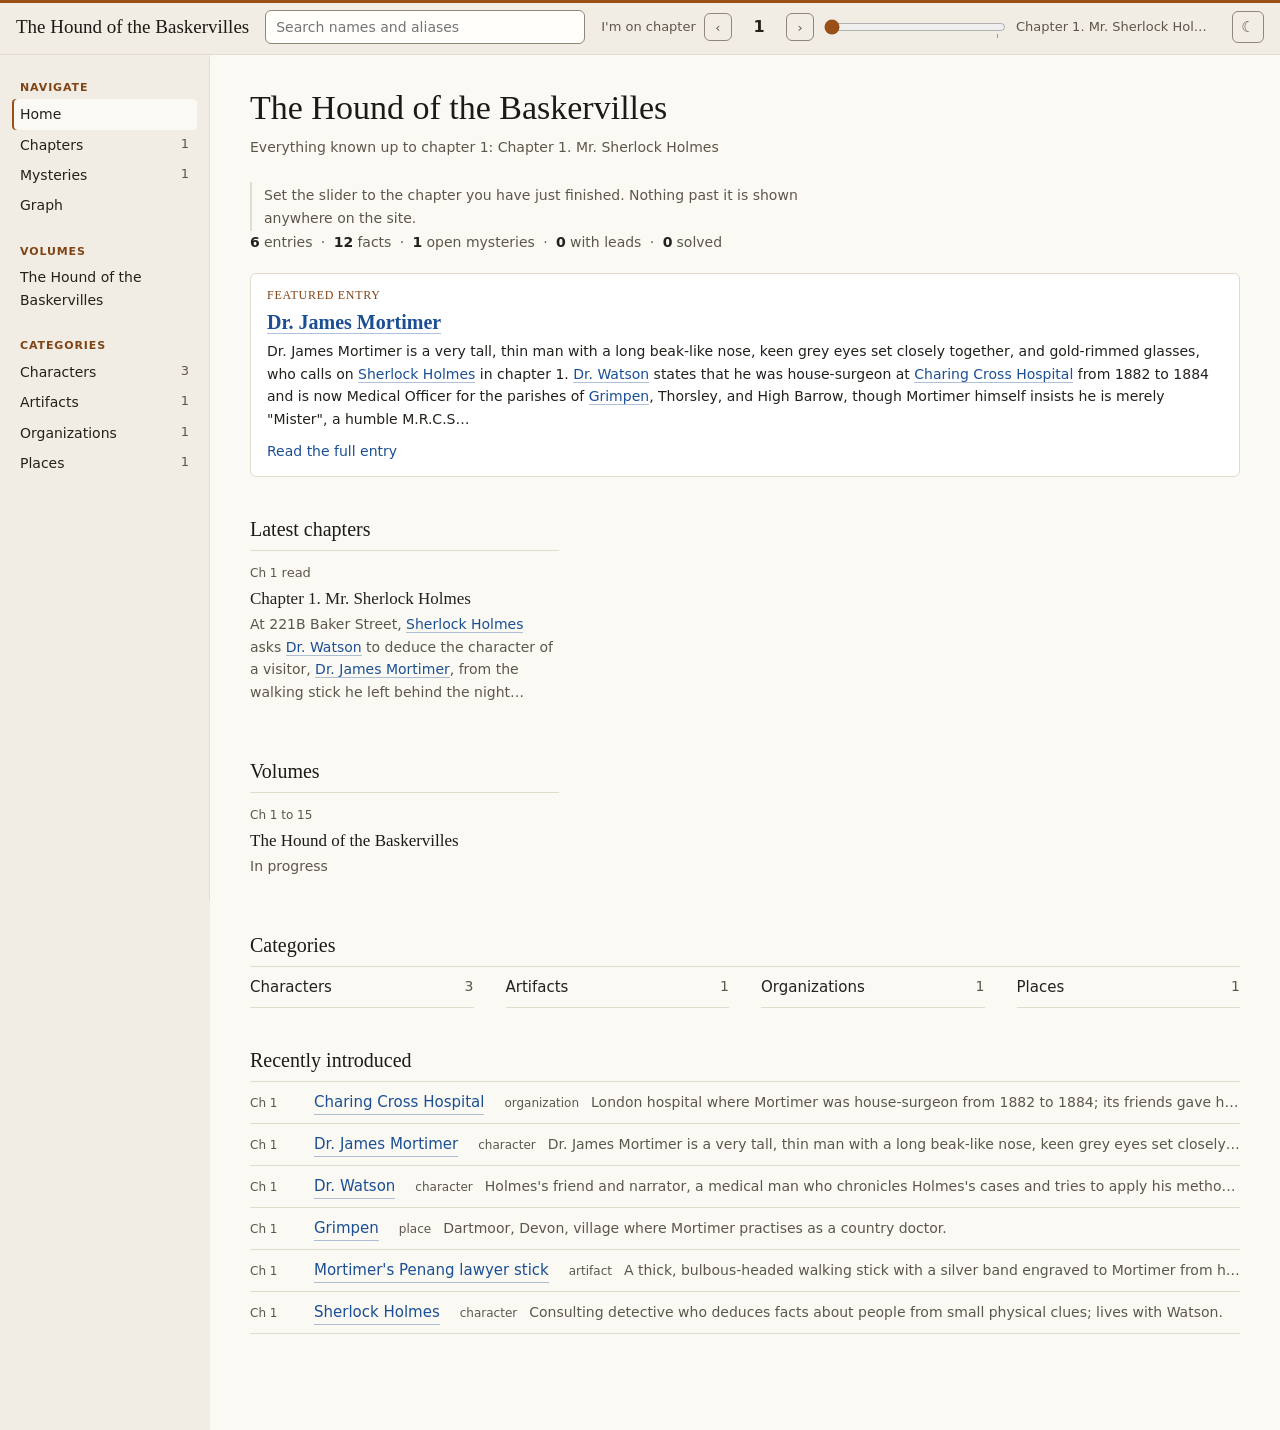
==== commit f25f1941: "Publish the demo wiki of The Hound of the Baskervilles with seven line colours and checked relations" ====
--- a/index.html
+++ b/index.html
@@ -13,7 +13,7 @@
   document.documentElement.dataset.theme = t;
 })();
 </script>
-<link rel="stylesheet" href="app.css?v=26b6278c81">
+<link rel="stylesheet" href="app.css?v=e4b905b2fd">
 </head>
 <body>
 <header class="top">
@@ -38,6 +38,6 @@
 <div class="hover" id="hover" role="tooltip"></div>
 <button class="reportbtn" id="report" data-report hidden>Report a problem</button>
 <div class="reportbox" id="reportbox" role="dialog" aria-label="Report a problem" hidden></div>
-<script src="app.js?v=a83edeefe6" data-wiki="data/wiki.json?v=d38371a7d0"></script>
+<script src="app.js?v=2a12892aea" data-wiki="data/wiki.json?v=81c3e20d75"></script>
 </body>
 </html>
--- a/app.css
+++ b/app.css
@@ -1,6 +1,6 @@
 :root{--heading-font:Georgia,"Times New Roman",serif;--quote-font:Georgia,"Times New Roman",serif;--body-font:system-ui,-apple-system,"Segoe UI",Roboto,sans-serif;--radius:6px;--measure:68ch}
-:root[data-theme="light"]{--frame:#f1ede4;--top-bg:#f1ede4;--bg:#fbf9f4;--side-on:#fbf9f4;--card:#ffffff;--hover:#eeeae1;--field:#fffefb;--fg:#24211c;--muted:#5d564b;--heading:#1d1a16;--line:#e2dccf;--line-strong:#8f877a;--accent:#9a4f16;--accent-text:color-mix(in srgb,var(--accent) 78%,var(--fg));--link:#1b4f94;--link-line:color-mix(in srgb,var(--link) 35%,transparent);--top-rule:var(--accent);--side-label:var(--accent-text);--new-bg:color-mix(in srgb,var(--accent) 12%,transparent);--ib-head-bg:color-mix(in srgb,var(--accent) 13%,var(--card));--quote-rule:color-mix(in srgb,var(--accent) 45%,transparent);--shadow:0 6px 22px #3a2c121f;--edge-rest:.85;--g1:#2a78d6;--g2:#d4561f;--g3:#12845c;--g4:#b07400;--g5:#c8487f;--g6:#008300;--g7:#6250d6;--g8:#d63b3a;--edge:#8d8c86;--r-kin:#7b4cc0;--r-romance:#c2307a;--r-alliance:#2f8548;--r-teaching:#0e7c86;--r-service:#2b62c6;--r-hostility:#c1261c;--r-investigation:#c05600;--r-membership:#8f6900;--r-faith:#687600;--r-place:#8a5636;--r-ownership:#5c6b7a;--r-kind:#776d62;--r-other:#737373;--h1:#6366f1;--h2:#0891b2;--h3:#ca8a04;--h4:#be185d;--h5:#16a34a;--h6:#9333ea;--dim:.12;--s1:#55697d;--s2:#8b6b4f;--s3:#4e7d63;--s4:#80607a;--s5:#857a45;--s6:#4d7d88;color-scheme:light}
-:root[data-theme="dark"]{--link-line:color-mix(in srgb,var(--link) 30%,transparent);--edge-rest:.6;--bg:#111215;--fg:#e2e2e6;--muted:#8f909a;--line:#26272e;--card:#16171b;--line-strong:#63646c;--accent:#d09356;--link:#6ea8c9;--g1:#3987e5;--g2:#d95926;--g3:#199e70;--g4:#c98500;--g5:#d55181;--g6:#008300;--g7:#9085e9;--g8:#e66767;--edge:#6d6e78;--r-kin:#b393ec;--r-romance:#f07ab3;--r-alliance:#6cc28f;--r-teaching:#4cc3cc;--r-service:#7aa7f0;--r-hostility:#ee7b70;--r-investigation:#f0a050;--r-membership:#d9b25a;--r-faith:#b8c45a;--r-place:#c9967a;--r-ownership:#9fb0c0;--r-kind:#b5ab9c;--r-other:#a3a3a3;--h1:#818cf8;--h2:#22d3ee;--h3:#facc15;--h4:#f472b6;--h5:#4ade80;--h6:#c084fc;--dim:.14;--s1:#8fa3b8;--s2:#c4a07f;--s3:#86b398;--s4:#b693ad;--s5:#bdb07a;--s6:#82b3be;color-scheme:dark}
+:root[data-theme="light"]{--frame:#f1ede4;--top-bg:#f1ede4;--bg:#fbf9f4;--side-on:#fbf9f4;--card:#ffffff;--hover:#eeeae1;--field:#fffefb;--fg:#24211c;--muted:#5d564b;--heading:#1d1a16;--line:#e2dccf;--line-strong:#8f877a;--accent:#9a4f16;--accent-text:color-mix(in srgb,var(--accent) 78%,var(--fg));--link:#1b4f94;--link-line:color-mix(in srgb,var(--link) 35%,transparent);--top-rule:var(--accent);--side-label:var(--accent-text);--new-bg:color-mix(in srgb,var(--accent) 12%,transparent);--ib-head-bg:color-mix(in srgb,var(--accent) 13%,var(--card));--quote-rule:color-mix(in srgb,var(--accent) 45%,transparent);--shadow:0 6px 22px #3a2c121f;--edge-rest:.85;--g1:#2a78d6;--g2:#d4561f;--g3:#12845c;--g4:#b07400;--g5:#c8487f;--g6:#008300;--g7:#6250d6;--g8:#d63b3a;--edge:#8d8c86;--r-kin:#7b4cc0;--r-romance:#c2307a;--r-alliance:#2f8548;--r-service:#2b62c6;--r-hostility:#c1261c;--r-membership:#8f6900;--r-other:#737373;--h1:#6366f1;--h2:#0891b2;--h3:#ca8a04;--h4:#be185d;--h5:#16a34a;--h6:#9333ea;--dim:.12;--s1:#55697d;--s2:#8b6b4f;--s3:#4e7d63;--s4:#80607a;--s5:#857a45;--s6:#4d7d88;color-scheme:light}
+:root[data-theme="dark"]{--link-line:color-mix(in srgb,var(--link) 30%,transparent);--edge-rest:.6;--bg:#111215;--fg:#e2e2e6;--muted:#8f909a;--line:#26272e;--card:#16171b;--line-strong:#63646c;--accent:#d09356;--link:#6ea8c9;--g1:#3987e5;--g2:#d95926;--g3:#199e70;--g4:#c98500;--g5:#d55181;--g6:#008300;--g7:#9085e9;--g8:#e66767;--edge:#6d6e78;--r-kin:#b393ec;--r-romance:#f07ab3;--r-alliance:#6cc28f;--r-service:#7aa7f0;--r-hostility:#ee7b70;--r-membership:#d9b25a;--r-other:#a3a3a3;--h1:#818cf8;--h2:#22d3ee;--h3:#facc15;--h4:#f472b6;--h5:#4ade80;--h6:#c084fc;--dim:.14;--s1:#8fa3b8;--s2:#c4a07f;--s3:#86b398;--s4:#b693ad;--s5:#bdb07a;--s6:#82b3be;color-scheme:dark}
 :root{--heading:var(--fg);--hover:color-mix(in srgb,var(--fg) 6%,transparent);--shadow:0 6px 24px #00000026;--frame:var(--bg);--top-bg:var(--bg);--top-rule:transparent;--side-on:var(--hover);--side-label:var(--muted);--field:transparent;--accent-text:var(--accent);--new-bg:transparent;--ib-head-bg:transparent;--quote-rule:var(--line)}
 *{box-sizing:border-box}
 html,body{margin:0}
@@ -208,7 +208,7 @@
 .reportrow button{font:inherit;font-size:13px;color:var(--fg);background:transparent;border:1px solid var(--line-strong);border-radius:var(--radius);padding:4px 12px;cursor:pointer}
 .reportrow button.primary{background:var(--accent);border-color:var(--accent);color:var(--card)}
 [hidden]{display:none!important}
-.hover{position:absolute;z-index:40;width:320px;background:var(--card);border:1px solid var(--line);border-radius:var(--radius);box-shadow:var(--shadow);padding:12px 14px;display:none;font-size:13px;pointer-events:none}
+.hover{position:fixed;z-index:40;width:320px;max-height:calc(100vh - 16px);overflow:hidden;background:var(--card);border:1px solid var(--line);border-radius:var(--radius);box-shadow:var(--shadow);padding:12px 14px;display:none;font-size:13px;pointer-events:none}
 .hover.show{display:block}
 .hover h4{margin:0 0 2px;font-size:16px}
 .hover p{margin:6px 0 0}
